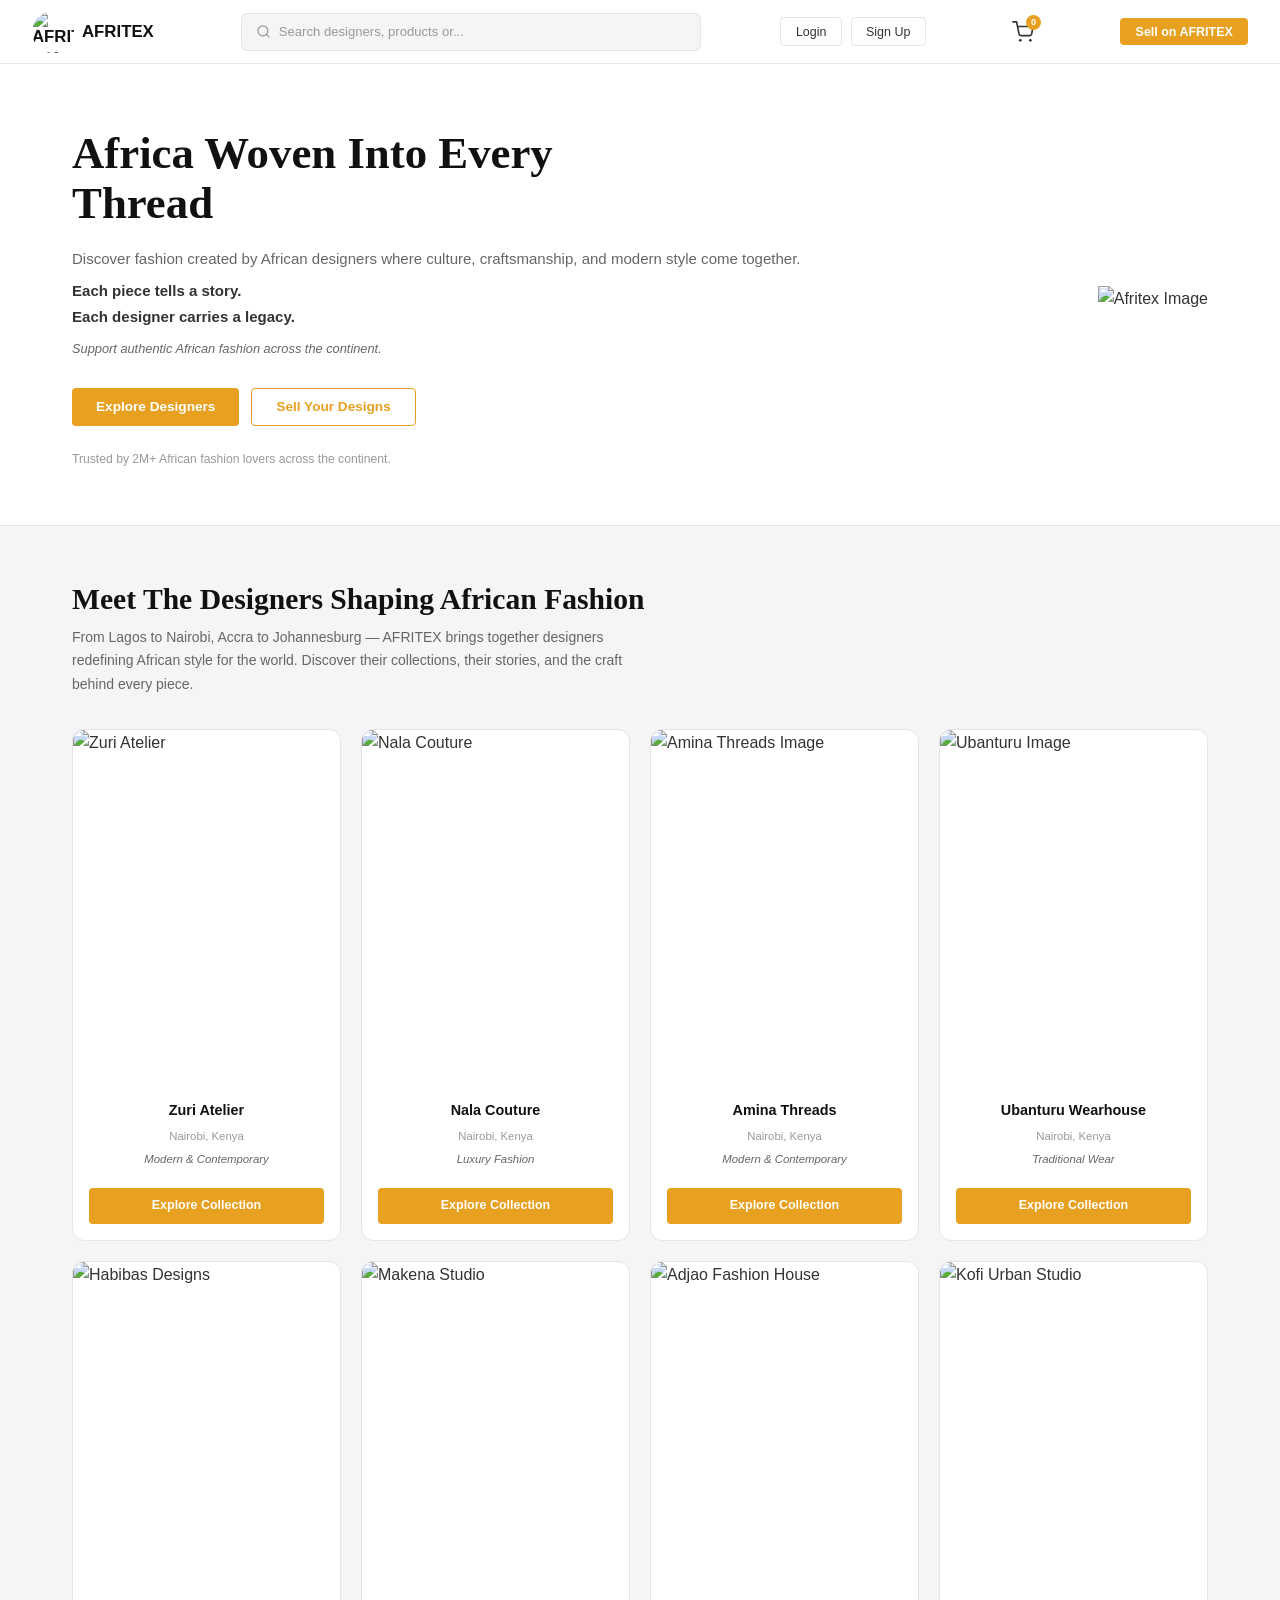
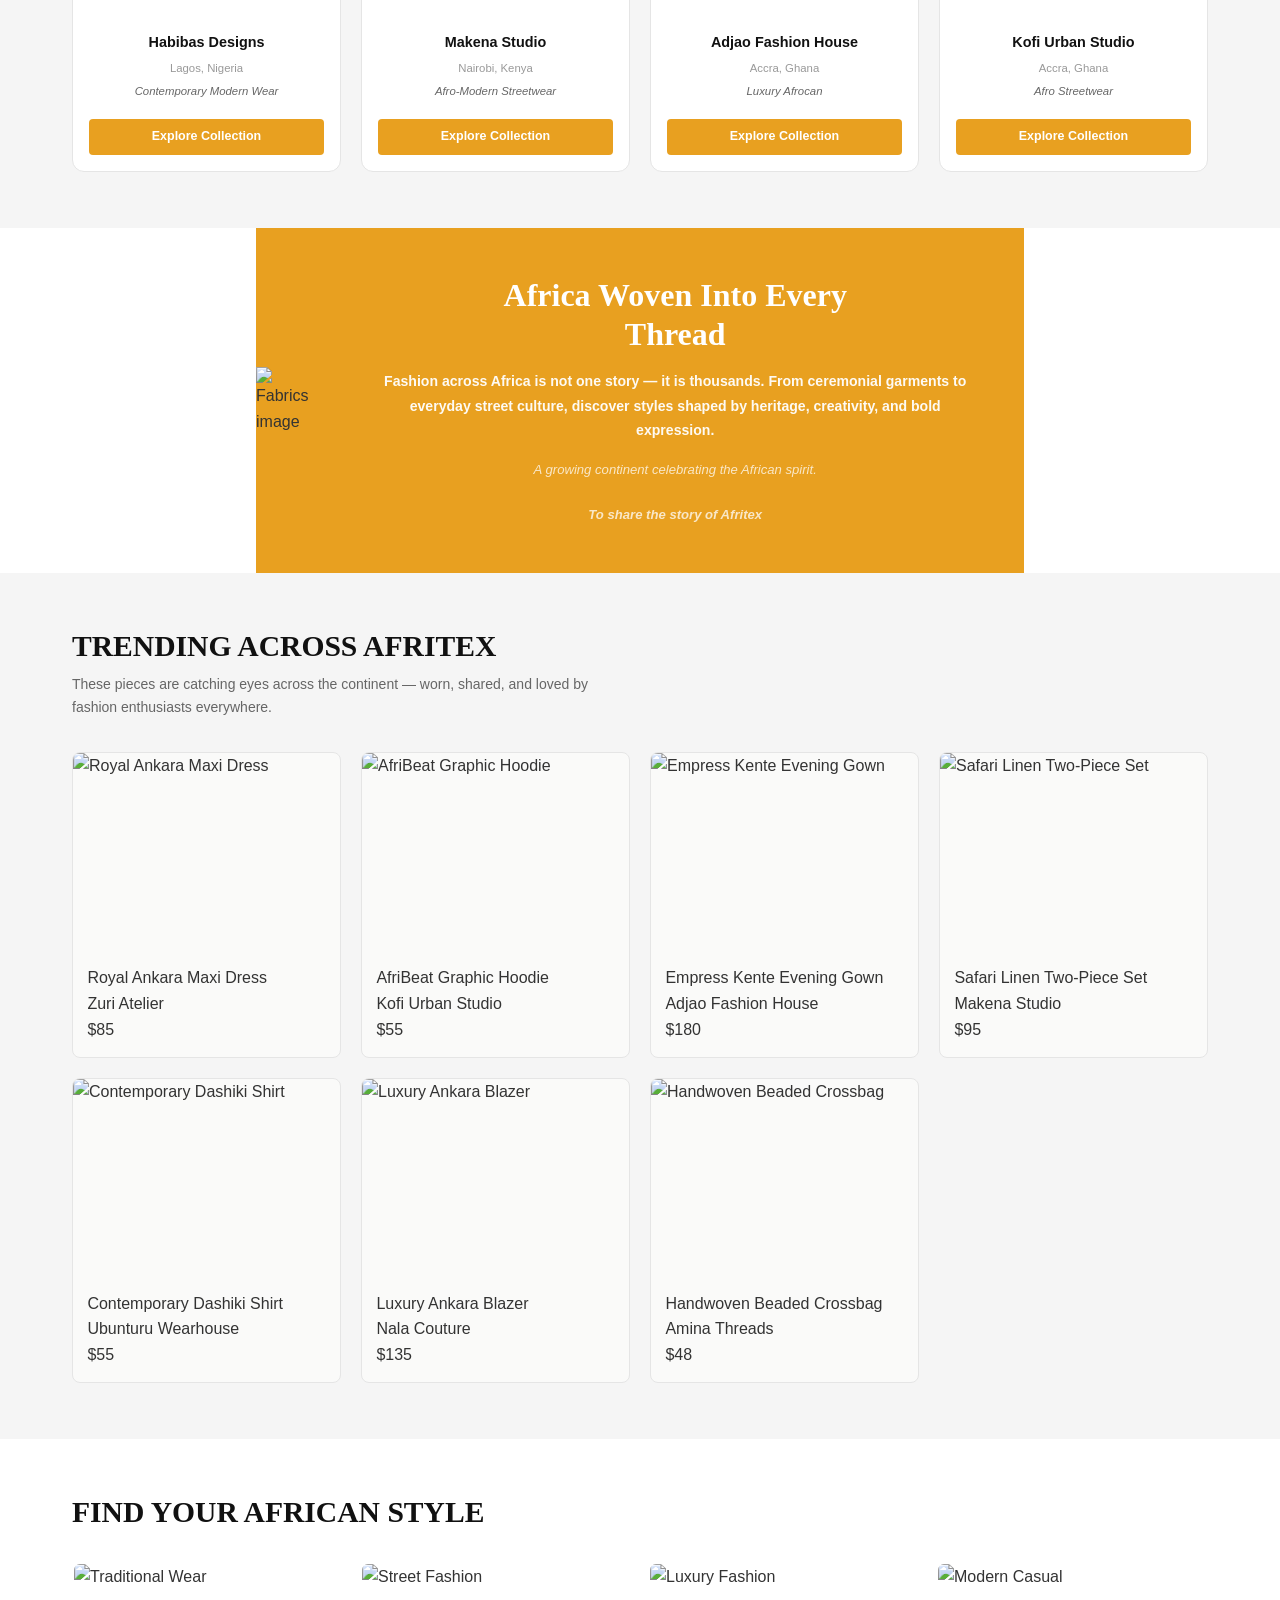
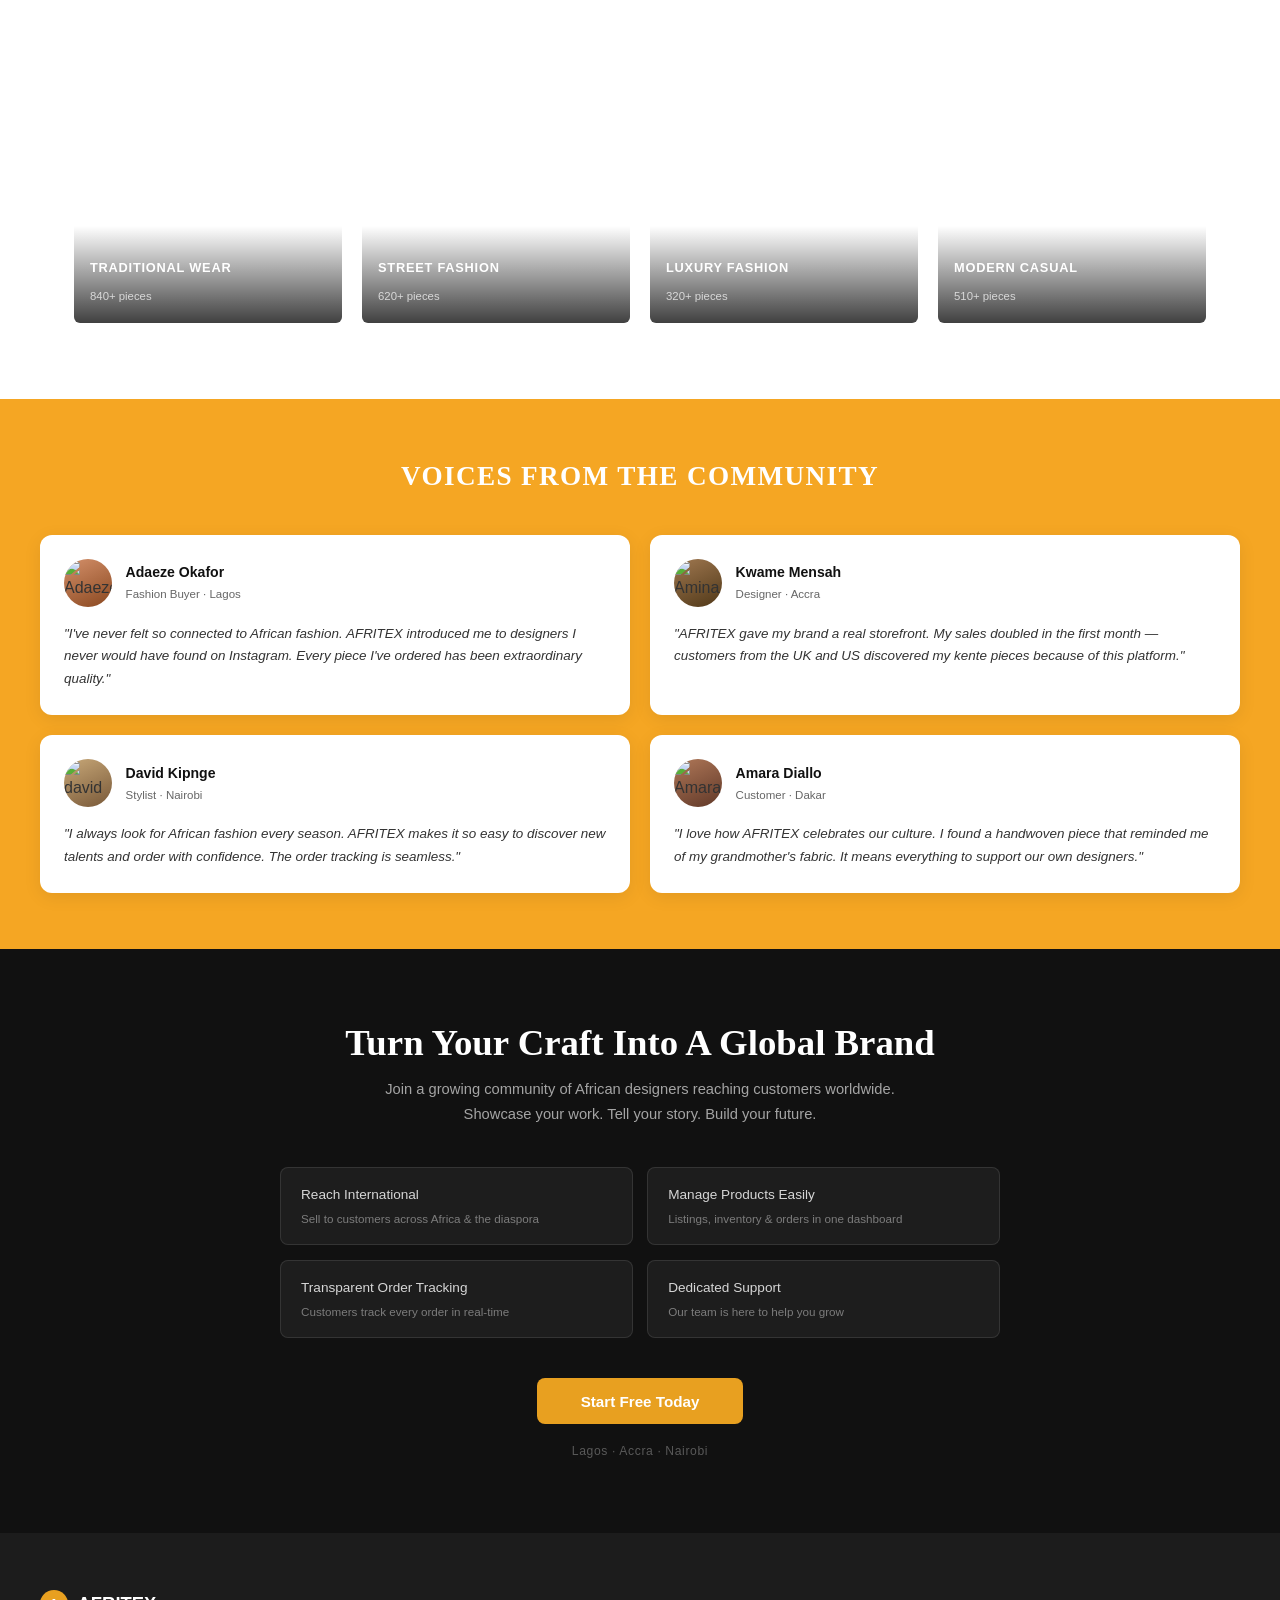
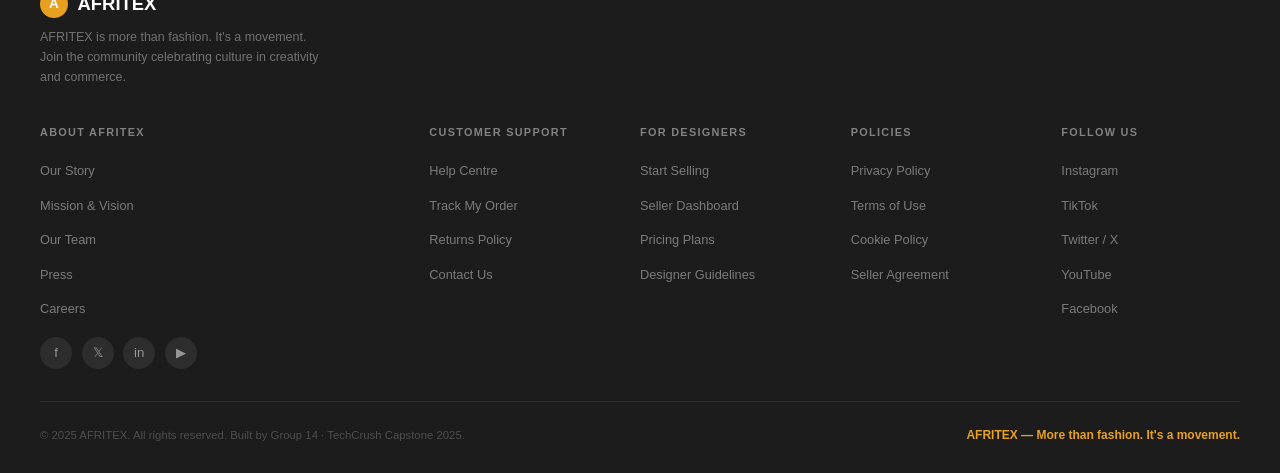
==== Afrtiex.html @ 13aa6a97 "Add files via upload built afritex landing page" ====
<!DOCTYPE html>
<html lang="en">
<head>
  <meta charset="UTF-8"/>
  <meta name="viewport" content="width=device-width, initial-scale=1.0"/>
  <title>AFRITEX — Africa Woven Into Every Thread</title>
  <link rel="stylesheet" href="afritex-styles.css"/>

  <style>
    /* ── CART FIX ── */
    .topbar-cart {
      position: relative;
      display: flex; align-items: center; justify-content: center;
      width: 36px; height: 36px; cursor: pointer;
    }
    .topbar-cart svg { width: 22px; height: 22px; }
    .cart-badge {
      position: absolute; top: 1px; right: 0px;
      width: 15px; height: 15px;
      background: #E8A020; color: #fff;
      font-size: .58rem; font-weight: 700; border-radius: 50%;
      display: flex; align-items: center; justify-content: center;
      font-family: 'Poppins', sans-serif;
    }

    /* ── HERO IMAGE ── */
    .hero-image {
      width: 210px; height: 210px; border-radius: 50%;
      overflow: hidden; flex-shrink: 0;
    }
    .hero-img-wrap {
      width: 100%; height: 100%;
      background: radial-gradient(circle at 60% 35%, #fde8c0 0%, #f5a020 35%, #b86010 65%, #6a2800 100%);
      display: flex; align-items: flex-end; justify-content: center; overflow: hidden;
    }
    .hero-img-wrap svg { width: 78%; height: 88%; }

    /* ── DESIGNER PHOTO CARDS ── */
    .designer-card-img { width: 100%; aspect-ratio: 1/1; overflow: hidden; }
    .d-photo {
      width: 100%; height: 100%;
      display: flex; align-items: flex-end; justify-content: center; overflow: hidden;
    }
    .d-photo svg { width: 70%; height: 88%; }
    .dp1 { background: linear-gradient(170deg,#e0b090 0%,#a06040 45%,#5a2810 100%); }
    .dp2 { background: linear-gradient(170deg,#c89870 0%,#886040 45%,#4a2810 100%); }
    .dp3 { background: linear-gradient(170deg,#e8d0a0 0%,#c09860 45%,#785828 100%); }
    .dp4 { background: linear-gradient(170deg,#b07850 0%,#784830 45%,#3a1808 100%); }
    .dp5 { background: linear-gradient(170deg,#c08860 0%,#885040 45%,#502018 100%); }
    .dp6 { background: linear-gradient(170deg,#d0a878 0%,#a07040 45%,#603018 100%); }
    .dp7 { background: linear-gradient(170deg,#c08870 0%,#906050 45%,#502818 100%); }
    .dp8 { background: linear-gradient(170deg,#b89070 0%,#906850 45%,#504030 100%); }

    /* ── PRODUCT PHOTOS ── */
    .product-card-img { width: 100%; aspect-ratio: 1/1; overflow: hidden; }
    .p-photo {
      width: 100%; height: 100%;
      display: flex; align-items: center; justify-content: center;
    }
    .p-photo svg { width: 58%; height: 72%; filter: drop-shadow(0 6px 14px rgba(0,0,0,.28)); }
    .pp1 { background: linear-gradient(145deg,#f5a030 0%,#c06010 50%,#7a3000 100%); }
    .pp2 { background: linear-gradient(145deg,#2a5a20 0%,#183a10 55%,#0a1808 100%); }
    .pp3 { background: linear-gradient(145deg,#4a1060 0%,#2a0838 55%,#180420 100%); }
    .pp4 { background: linear-gradient(145deg,#c0a020 0%,#806800 55%,#403400 100%); }
    .pp5 { background: linear-gradient(145deg,#183860 0%,#102040 55%,#081018 100%); }
    .pp6 { background: linear-gradient(145deg,#8a1010 0%,#501010 55%,#280808 100%); }
    .pp7 { background: linear-gradient(145deg,#285020 0%,#183810 55%,#0c2008 100%); }

    /* ── STYLE CARDS ── */
    .style-card { border-radius:8px; overflow:hidden; position:relative; aspect-ratio:3/4; cursor:pointer; }
    .s-photo {
      width:100%; height:100%;
      display:flex; align-items:flex-end; justify-content:center;
      overflow:hidden; transition: transform .35s ease;
    }
    .style-card:hover .s-photo { transform: scale(1.05); }
    .s-photo svg { width:65%; height:82%; }
    .sp1 { background: linear-gradient(165deg,#c8a060 10%,#7a4820 55%,#2a1008 100%); }
    .sp2 { background: linear-gradient(165deg,#6080c0 10%,#304080 55%,#101840 100%); }
    .sp3 { background: linear-gradient(165deg,#d4a870 10%,#8a5830 55%,#3a2010 100%); }
    .sp4 { background: linear-gradient(165deg,#b088c0 10%,#6a3880 55%,#2a1040 100%); }

    /* ── FEATURE BANNER IMG ── */
    .feat-img-box {
      width:100%; height:100%; min-height:340px;
      background: linear-gradient(155deg,#1a0a00 0%,#6a2a08 35%,#d08018 65%,#f5b030 85%,#e8c860 100%);
      display:flex; align-items:flex-end; justify-content:center; overflow:hidden;
    }
    .feat-img-box svg { width:52%; height:86%; }

    /* ── TESTIMONIAL AVATARS ── */
    .testimonial-avatar {
      width:48px; height:48px; border-radius:50%;
      overflow:hidden; flex-shrink:0;
      display:flex; align-items:flex-end; justify-content:center;
    }
    .testimonial-avatar svg { width:80%; height:85%; }
    .tav1 { background: linear-gradient(155deg,#d4906a,#8a4820); }
    .tav2 { background: linear-gradient(155deg,#a07850,#503818); }
    .tav3 { background: linear-gradient(155deg,#c8a878,#785838); }
    .tav4 { background: linear-gradient(155deg,#b07858,#603828); }
  </style>
</head>
<body>

  <!-- ═══════════════════════════════════════════
       MOBILE NAV OVERLAY
  ═══════════════════════════════════════════ -->
  <nav class="mobile-nav" id="mobileNav">
    <a href="#designers">Designers</a>
    <a href="#trending">Trending</a>
    <a href="#styles">Find Your Style</a>
    <a href="#community">Community</a>
    <a href="#">Log In / Sign Up</a>
    <button class="btn-sell">Sell on AFRITEX</button>
  </nav>

  <!-- ═══════════════════════════════════════════
       TOPBAR / NAVIGATION
  ═══════════════════════════════════════════ -->
  <header class="topbar" id="topbar">

    <a href="#" class="topbar-logo">
      <img src="Afritex Image Folder\Africa with Kenyan flag integration.png" width="80px" alt="AFRITEX Logo">
      AFRITEX  <font-size><div class="0.75"></div></font-size>

    </a>

    <div class="topbar-search">
      <svg width="15" height="15" viewBox="0 0 24 24" fill="none" stroke="#999" stroke-width="2" stroke-linecap="round">
        <circle cx="11" cy="11" r="8"/>
        <line x1="21" y1="21" x2="16.65" y2="16.65"/>
      </svg>
      <input type="text" placeholder="Search designers, products or..."/>
    </div>

    <div class="topbar-actions">
      <button class="btn-login">Login </button>
      <button class="btn-SignUp">Sign Up </button>
    </div>

      <!-- SHOPPING CART SVG -->
      <div class="topbar-cart">
        <svg viewBox="0 0 24 24" fill="none" xmlns="http://www.w3.org/2000/svg">
          <path d="M1 1h4l2.68 13.39a2 2 0 0 0 2 1.61h9.72a2 2 0 0 0 2-1.61L23 6H6"
                stroke="#333" stroke-width="1.8" stroke-linecap="round" stroke-linejoin="round"/>
          <circle cx="9" cy="21" r="1.5" fill="#333"/>
          <circle cx="20" cy="21" r="1.5" fill="#333"/>
        </svg>
        <span class="cart-badge">0</span>
      </div>

      <button class="btn-sell">Sell on AFRITEX</button>

      <button class="hamburger-btn" id="hamburgerBtn" onclick="toggleMobileNav()">
        <span></span><span></span><span></span>
      </button>
    </div>
  </header>

  <!-- ═══════════════════════════════════════════
       HERO
  ═══════════════════════════════════════════ -->
  <section class="hero">
    <div class="hero-content reveal">
      <h1 class="hero-title">Africa Woven Into Every<br/>Thread</h1>
      <p class="hero-subtitle">
        Discover fashion created by African designers where culture,
        craftsmanship, and modern style come together.
        <strong>Each piece tells a story.<br/>Each designer carries a legacy.</strong>
      </p>
      <p class="hero-tagline">Support authentic African fashion across the continent.</p>
      <div class="hero-actions">
        <button class="btn-explore">Explore Designers</button>
        <button class="btn-sell-designs">Sell Your Designs</button>
      </div>
      <p class="hero-stats">Trusted by 2M+ African fashion lovers across the continent.</p>
    </div>
<img src="Afritex Image Folder\Afritex Logo.png" alt="Afritex Image">
  </section>

  <hr class="divider"/>

  <!-- ═══════════════════════════════════════════
       DESIGNERS SECTION
  ═══════════════════════════════════════════ -->
  <section class="designers-section" id="designers">
    <div class="section-wrap">
      <div class="section-header reveal">
        <h2 class="section-title-lg">Meet The Designers Shaping African Fashion</h2>
        <p class="section-desc">From Lagos to Nairobi, Accra to Johannesburg — AFRITEX brings together designers redefining African style for the world. Discover their collections, their stories, and the craft behind every piece.</p>
      </div>
  <div class="grid-container">

  <div class="card reveal">
    <img src="Afritex Image Folder/Zuri Atelier Image.png" alt="Zuri Atelier">
    <div class="designer-card-body">
      <h3 class="designer-name">Zuri Atelier</h3>
      <div class="designer-location">Nairobi, Kenya</div>
      <div class="designer-tag">Modern & Contemporary</div>
      <a href="#" class="btn-explore-sm">Explore Collection</a>
    </div>
  </div>

  <div class="card reveal">
    <img src="Afritex Image Folder/Nala Couture Image.png" alt="Nala Couture">
    <div class="designer-card-body">
      <h3 class="designer-name">Nala Couture</h3>
      <div class="designer-location">Nairobi, Kenya</div>
      <div class="designer-tag">Luxury Fashion</div>
      <a href="#" class="btn-explore-sm">Explore Collection</a>
    </div>
  </div>
<div class="card reveal">
     <img src="Afritex Image Folder\Amina Threads.png" alt="Amina Threads Image">
    <div class="designer-card-body">
      <h3 class="designer-name">Amina Threads</h3>
      <div class="designer-location">Nairobi, Kenya</div>
      <div class="designer-tag">Modern & Contemporary</div>
      <a href="#" class="btn-explore-sm">Explore Collection</a>
    </div>
  </div>
<div class="card reveal">
  <img src="Afritex Image Folder\Ubanturu Image.png" alt="Ubanturu Image">
    <div class="designer-card-body">
      <h3 class="designer-name">Ubanturu Wearhouse</h3>
      <div class="designer-location">Nairobi, Kenya</div>
      <div class="designer-tag">Traditional Wear</div>
      <a href="#" class="btn-explore-sm">Explore Collection</a>
    </div>
  </div>
  <div class="card reveal">
  <img src="Afritex Image Folder/Habiba image.png" alt="Habibas Designs"/>
    <div class="designer-card-body">
      <h3 class="designer-name">Habibas Designs</h3>
      <div class="designer-location">Lagos, Nigeria</div>
      <div class="designer-tag">Contemporary Modern Wear</div>
      <a href="#" class="btn-explore-sm">Explore Collection</a>
    </div>
  </div>

        <div class="card reveal">
          <img src="Afritex Image Folder/Mekana Image.png" alt="Makena Studio"/>
          <div class="designer-card-body">
            <div class="designer-name">Makena Studio</div>
            <div class="designer-location">Nairobi, Kenya</div>
            <div class="designer-tag">Afro-Modern Streetwear</div>
            <a href="#" class="btn-explore-sm">Explore Collection</a>
          </div>
        </div>

        <div class="card reveal">
          <img src="Afritex Image Folder/Adjao Image.png" alt="Adjao Fashion House"/>
          <div class="designer-card-body">
            <div class="designer-name">Adjao Fashion House</div>
            <div class="designer-location">Accra, Ghana</div>
            <div class="designer-tag">Luxury Afrocan</div>
            <a href="#" class="btn-explore-sm">Explore Collection</a>
          </div>
        </div>

        <div class="card">
          <img src="Afritex Image Folder/Kofi image.png" alt="Kofi Urban Studio"/>
          <div class="designer-card-body">
            <div class="designer-name">Kofi Urban Studio</div>
            <div class="designer-location">Accra, Ghana</div>
            <div class="designer-tag">Afro Streetwear</div>
            <a href="#" class="btn-explore-sm">Explore Collection</a>
          </div>
        </div>
    </div>
  </section>

  <!-- ═══════════════════════════════════════════
       FEATURE BANNER
  ═══════════════════════════════════════════ -->

  <section class="feature-banner">
    
      <img src="Afritex Image Folder\Fabrics image.png" alt="Fabrics image">
      </div>
      <div class="feature-banner-content reveal">
        <h2 class="feature-banner-title">Africa Woven Into Every<br/>Thread</h2>
        <p class="feature-banner-desc">Fashion across Africa is not one story — it is thousands. From ceremonial garments to everyday street culture, discover styles shaped by heritage, creativity, and bold expression.</p>
        <p class="feature-banner-sub">A growing continent celebrating the African spirit.</p>
        <a href="#" class="btn-banner">To share the story of Afritex</a>
      </div>
    </div>
  </section>


  <!-- ═══════════════════════════════════════════
       TRENDING
  ═══════════════════════════════════════════ -->
  <section class="trending-section" id="trending">
    <div class="section-wrap">

      <div class="section-header reveal">
        <h2 class="section-title-lg">TRENDING ACROSS AFRITEX</h2>
        <p class="section-desc">These pieces are catching eyes across the continent — worn, shared, and loved by fashion enthusiasts everywhere.</p>
      </div>

      <div class="trending-grid-wrap">

        <div class="product-card reveal">
          <img src="Afritex Image Folder/royal ankara.png" alt="Royal Ankara Maxi Dress"/>
          <div class="product-card-body">
            <div class="product-name">Royal Ankara Maxi Dress</div>
            <div class="product-designer">Zuri Atelier</div>
            <div class="product-price">$85</div>
          </div>
        </div>

        <div class="product-card reveal">
          <img src="Afritex Image Folder/afrostreet.png" alt="AfriBeat Graphic Hoodie"/>
          <div class="product-card-body">
            <div class="product-name">AfriBeat Graphic Hoodie</div>
            <div class="product-designer">Kofi Urban Studio</div>
            <div class="product-price">$55</div>
          </div>
        </div>

        <div class="product-card reveal">
          <img src="Afritex Image Folder/empress kente.png" alt="Empress Kente Evening Gown"/>
          <div class="product-card-body">
            <div class="product-name">Empress Kente Evening Gown</div>
            <div class="product-designer">Adjao Fashion House</div>
            <div class="product-price">$180</div>
          </div>
        </div>

        <div class="product-card reveal">
          <img src="Afritex Image Folder/safari linen.png" alt="Safari Linen Two-Piece Set"/>
          <div class="product-card-body">
            <div class="product-name">Safari Linen Two-Piece Set</div>
            <div class="product-designer">Makena Studio</div>
            <div class="product-price">$95</div>
          </div>
        </div>

        <div class="product-card reveal">
          <img src="Afritex Image Folder/dansiki shirt.png" alt="Contemporary Dashiki Shirt"/>
          <div class="product-card-body">
            <div class="product-name">Contemporary Dashiki Shirt</div>
            <div class="product-designer">Ubunturu Wearhouse</div>
            <div class="product-price">$55</div>
          </div>
        </div>

        <div class="product-card reveal">
          <img src="Afritex Image Folder/ankara blazer.png" alt="Luxury Ankara Blazer"/>
          <div class="product-card-body">
            <div class="product-name">Luxury Ankara Blazer</div>
            <div class="product-designer">Nala Couture</div>
            <div class="product-price">$135</div>
          </div>
        </div>

        <div class="product-card reveal">
          <img src="Afritex Image Folder/handwoven crossbag.png" alt="Handwoven Beaded Crossbag"/>
          <div class="product-card-body">
            <div class="product-name">Handwoven Beaded Crossbag</div>
            <div class="product-designer">Amina Threads</div>
            <div class="product-price">$48</div>
          </div>
        </div>

      </div>
    </div>
  </section>

 <!-- ═══════════════════════════════════════════
       FIND YOUR STYLE
  ═══════════════════════════════════════════ -->
  <section class="style-section" id="styles">
    <div class="section-wrap">

      <div class="section-header reveal">
        <h2 class="section-title-lg">FIND YOUR AFRICAN STYLE</h2>
      </div>

      <div class="style-grid">

        <div class="style-card reveal">
          <img src="Afritex Image Folder/traditional wear.png" alt="Traditional Wear"/>
          <div class="style-card-overlay">
            <span class="style-card-label">Traditional Wear</span>
            <span class="style-card-count">840+ pieces</span>
          </div>
        </div>

        <div class="style-card reveal">
          <img src="Afritex Image Folder/street fashion.png" alt="Street Fashion"/>
          <div class="style-card-overlay">
            <span class="style-card-label">Street Fashion</span>
            <span class="style-card-count">620+ pieces</span>
          </div>
        </div>

        <div class="style-card reveal">
          <img src="Afritex Image Folder/luxury fashion.png" alt="Luxury Fashion"/>
          <div class="style-card-overlay">
            <span class="style-card-label">Luxury Fashion</span>
            <span class="style-card-count">320+ pieces</span>
          </div>
        </div>

        <div class="style-card reveal">
          <img src="Afritex Image Folder/modern casual.png" alt="Modern Casual"/>
          <div class="style-card-overlay">
            <span class="style-card-label">Modern Casual</span>
            <span class="style-card-count">510+ pieces</span>
          </div>
        </div>

      </div>
    </div>
  </section>

<section class="section-break" id="section-break">
  <div class="stripe-break">
  <div class="stripe-gold"></div>
  <div class="stripe-white"></div>
  <div class="stripe-black"></div>
</div>
  </div>
</section>


  <!-- ═══════════════════════════════════════════
       COMMUNITY TESTIMONIALS
  ═══════════════════════════════════════════ -->
  <section class="community-section" id="community">
    <div class="community-inner">
      <h2 class="community-title reveal">VOICES FROM THE COMMUNITY</h2>
      <div class="testimonials-grid">

        <div class="testimonial-card reveal">
          <div class="testimonial-header">
            <div class="testimonial-avatar tav1">
           <img src="Afritex Image Folder\Adaeze Okafor Image.png" alt="Adaeze Okafor Image">
            </div>
            <div>
              <div class="testimonial-name">Adaeze Okafor</div>
              <div class="testimonial-role">Fashion Buyer · Lagos</div>
            </div>
          </div>
          <p class="testimonial-text">"I've never felt so connected to African fashion. AFRITEX introduced me to designers I never would have found on Instagram. Every piece I've ordered has been extraordinary quality."</p>
        </div>

        <div class="testimonial-card reveal">
          <div class="testimonial-header">
            <div class="testimonial-avatar tav2">
       <img src="Afritex Image Folder\Amina Threads Image.png" alt="Amina Threads Image">
            </div>
            <div>
              <div class="testimonial-name">Kwame Mensah</div>
              <div class="testimonial-role">Designer · Accra</div>
            </div>
          </div>
          <p class="testimonial-text">"AFRITEX gave my brand a real storefront. My sales doubled in the first month — customers from the UK and US discovered my kente pieces because of this platform."</p>
        </div>

        <div class="testimonial-card reveal">
          <div class="testimonial-header">
            <div class="testimonial-avatar tav3">
        <img src="Afritex Image Folder\david Njo Image.png" alt="david Njo Image">
            </div>
            <div>
              <div class="testimonial-name">David Kipnge</div>
              <div class="testimonial-role">Stylist · Nairobi</div>
            </div>
          </div>
          <p class="testimonial-text">"I always look for African fashion every season. AFRITEX makes it so easy to discover new talents and order with confidence. The order tracking is seamless."</p>
        </div>

        <div class="testimonial-card reveal">
          <div class="testimonial-header">
            <div class="testimonial-avatar tav4">
        <img src="Afritex Image Folder\Amino Diallo.png" alt="Amara Diallo Image">
            </div>
            <div>
              <div class="testimonial-name">Amara Diallo</div>
              <div class="testimonial-role">Customer · Dakar</div>
            </div>
          </div>
          <p class="testimonial-text">"I love how AFRITEX celebrates our culture. I found a handwoven piece that reminded me of my grandmother's fabric. It means everything to support our own designers."</p>
        </div>

      </div>
    </div>
  </section>

  <!-- ═══════════════════════════════════════════
       CTA
  ═══════════════════════════════════════════ -->
  <section class="cta-section">
    <div class="cta-inner">
      <h2 class="cta-title reveal">Turn Your Craft Into A Global Brand</h2>
      <p class="cta-subtitle reveal">Join a growing community of African designers reaching customers worldwide.<br/>Showcase your work. Tell your story. Build your future.</p>
      <div class="cta-features reveal">
        <div class="cta-feature-item">Reach International<span>Sell to customers across Africa &amp; the diaspora</span></div>
        <div class="cta-feature-item">Manage Products Easily<span>Listings, inventory &amp; orders in one dashboard</span></div>
        <div class="cta-feature-item">Transparent Order Tracking<span>Customers track every order in real-time</span></div>
        <div class="cta-feature-item">Dedicated Support<span>Our team is here to help you grow</span></div>
      </div>
      <button class="btn-cta-gold reveal">Start Free Today</button>
      <p class="cta-tagline reveal">Lagos · Accra · Nairobi</p>
    </div>
  </section>

  <!-- ═══════════════════════════════════════════
       FOOTER
  ═══════════════════════════════════════════ -->
  <footer>
    <div class="footer-inner">
      <div class="footer-brand-row">
        <div style="background:#E8A020;width:28px;height:28px;border-radius:50%;display:flex;align-items:center;justify-content:center;color:#fff;font-weight:700;font-size:.85rem;font-family:'Poppins',sans-serif;">A</div>
        <span class="footer-logo-text">AFRITEX</span>
      </div>
      <p class="footer-tagline">AFRITEX is more than fashion. It's a movement.<br/>Join the community celebrating culture in creativity and commerce.</p>
      <div class="footer-grid">
        <div class="footer-col">
          <h4>About AFRITEX</h4>
          <ul>
            <li><a href="#">Our Story</a></li>
            <li><a href="#">Mission &amp; Vision</a></li>
            <li><a href="#">Our Team</a></li>
            <li><a href="#">Press</a></li>
            <li><a href="#">Careers</a></li>
          </ul>
          <div class="footer-social">
            <div class="social-icon">f</div>
            <div class="social-icon">𝕏</div>
            <div class="social-icon">in</div>
            <div class="social-icon">▶</div>
          </div>
        </div>
        <div class="footer-col">
          <h4>Customer Support</h4>
          <ul>
            <li><a href="#">Help Centre</a></li>
            <li><a href="#">Track My Order</a></li>
            <li><a href="#">Returns Policy</a></li>
            <li><a href="#">Contact Us</a></li>
          </ul>
        </div>
        <div class="footer-col">
          <h4>For Designers</h4>
          <ul>
            <li><a href="#">Start Selling</a></li>
            <li><a href="#">Seller Dashboard</a></li>
            <li><a href="#">Pricing Plans</a></li>
            <li><a href="#">Designer Guidelines</a></li>
          </ul>
        </div>
        <div class="footer-col">
          <h4>Policies</h4>
          <ul>
            <li><a href="#">Privacy Policy</a></li>
            <li><a href="#">Terms of Use</a></li>
            <li><a href="#">Cookie Policy</a></li>
            <li><a href="#">Seller Agreement</a></li>
          </ul>
        </div>
        <div class="footer-col">
          <h4>Follow Us</h4>
          <ul>
            <li><a href="#">Instagram</a></li>
            <li><a href="#">TikTok</a></li>
            <li><a href="#">Twitter / X</a></li>
            <li><a href="#">YouTube</a></li>
            <li><a href="#">Facebook</a></li>
          </ul>
        </div>
      </div>
      <div class="footer-bottom">
        <span class="footer-bottom-text">© 2025 AFRITEX. All rights reserved. Built by Group 14 · TechCrush Capstone 2025.</span>
        <span class="footer-bottom-movement">AFRITEX — More than fashion. It's a movement.</span>
      </div>
    </div>
  </footer>

  <section>
    <script src="afritex.js"></script>

  
</body>
</html>
---- afritex-styles.css ----
:root {
  --gold:        #E8A020;
  --gold-dark:   #C88010;
  --gold-light:  #F5A623;
  --black:       #111111;
  --dark-footer: #1C1C1C;
  --white:       #FFFFFF;
  --off-white:   #FAFAFA;
  --light-gray:  #F4F4F4;
  --text-body:   #333333;
  --text-muted:  #666666;
  --text-light:  #999999;
  --border:      #E5E5E5;
  --radius-sm:   4px;
  --radius-md:   8px;
  --radius-lg:   12px;
  --shadow-sm:   0 2px 8px rgba(0,0,0,.06);
  --shadow-md:   0 6px 20px rgba(0,0,0,.09);
  --shadow-lg:   0 12px 36px rgba(0,0,0,.12);
  --font-head:   'Playfair Display', serif;
  --font-body:   'DM Sans', sans-serif;
  --font-ui:     'Poppins', sans-serif;
}

/* ─────────────────────────────────────
BASE
───────────────────────────────────── */
*, *::before, *::after {
  box-sizing: border-box;
  margin: 0;
  padding: 0;
}
html { scroll-behavior: smooth; font-size: 16px; }
body {
  font-family: var(--font-body);
  background: var(--white);
  color: var(--text-body);
  overflow-x: hidden;
  line-height: 1.6;
}
img  { max-width: 100%; display: block; }
a    { text-decoration: none; color: inherit; }
ul   { list-style: none; }
button { cursor: pointer; font-family: var(--font-ui); border: none; outline: none; background: none; }

/* ─────────────────────────────────────
   SCROLL REVEAL
───────────────────────────────────── */
.reveal {
  opacity: 0;
  transform: translateY(24px);
  transition: opacity .6s ease, transform .6s ease;
}
.reveal.visible {
  opacity: 1;
  transform: translateY(0);
}

/* ─────────────────────────────────────
   MOBILE NAV OVERLAY
───────────────────────────────────── */
.mobile-nav {
  display: none;
  position: fixed;
  top: 64px; left: 0; right: 0; bottom: 0;
  background: var(--white);
  z-index: 190;
  flex-direction: column;
  padding: 2rem 1.5rem;
  overflow-y: auto;
}
.mobile-nav.open { display: flex; }
.mobile-nav a {
  font-family: var(--font-ui);
  font-size: 1rem;
  font-weight: 500;
  color: var(--text-body);
  padding: 1rem 0;
  border-bottom: 1px solid var(--border);
  transition: color .2s;
}
.mobile-nav a:hover { color: var(--gold); }
.mobile-nav .btn-sell {
  margin-top: 1.5rem;
  width: 100%;
  padding: .75rem;
  font-size: .9rem;
}

/* ─────────────────────────────────────
   TOPBAR
───────────────────────────────────── */
.topbar {
  background: var(--white);
  border-bottom: 1px solid var(--border);
  position: sticky;
  top: 0; z-index: 200;
  height: 64px;
  padding: 0 2rem;
  display: flex;
  align-items: center;
  justify-content: space-between;
  gap: 1rem;
  transition: box-shadow .3s;
}

/* Logo */
.topbar-logo {
  display: flex;
  align-items: center;
  gap: .5rem;
  flex-shrink: 0;
  text-decoration: none;
  color: var(--black);
  font-family: var(--font-ui);
  font-weight: 700;
  font-size: 1.05rem;
  line-height: 1.15;
}
.topbar-logo img {
  width: 42px; height: 42px;
  object-fit: contain;
  border-radius: 50%;
}

/* Search */
.topbar-search {
  flex: 1;
  max-width: 460px;
  display: flex;
  align-items: center;
  gap: .5rem;
  background: #F5F5F5;
  border: 1px solid var(--border);
  border-radius: 6px;
  padding: 0 .85rem;
  height: 38px;
  transition: border-color .2s;
}
.topbar-search:focus-within { border-color: var(--gold); }
.topbar-search input {
  flex: 1;
  border: none;
  background: transparent;
  font-family: var(--font-body);
  font-size: .82rem;
  color: var(--text-body);
  outline: none;
}
.topbar-search input::placeholder { color: var(--text-light); }

/* Actions */
.topbar-actions {
  display: flex;
  align-items: center;
  gap: .55rem;
  flex-shrink: 0;
}

.btn-login,
.btn-SignUp {
  font-family: var(--font-ui);
  font-size: .78rem;
  font-weight: 500;
  color: var(--text-body);
  padding: .38rem .9rem;
  border: 1px solid var(--border);
  border-radius: var(--radius-sm);
  background: var(--white);
  transition: border-color .2s, color .2s;
  cursor: pointer;
}
.btn-login:hover, .btn-SignUp:hover { border-color: var(--gold); color: var(--gold); }

/* Cart */
.topbar-cart {
  position: relative;
  display: flex; align-items: center; justify-content: center;
  width: 36px; height: 36px; cursor: pointer;
}
.topbar-cart svg { width: 22px; height: 22px; }
.cart-badge {
  position: absolute; top: 1px; right: 0;
  width: 15px; height: 15px;
  background: var(--gold); color: #fff;
  font-family: var(--font-ui);
  font-size: .55rem; font-weight: 700;
  border-radius: 50%;
  display: flex; align-items: center; justify-content: center;
}

/* Sell btn */
.btn-sell {
  font-family: var(--font-ui);
  font-size: .78rem; font-weight: 600;
  color: var(--white);
  background: var(--gold);
  padding: .42rem .95rem;
  border-radius: var(--radius-sm);
  border: none; cursor: pointer;
  white-space: nowrap;
  transition: background .2s;
}
.btn-sell:hover { background: var(--gold-dark); }

/* Hamburger */
.hamburger-btn {
  display: none;
  flex-direction: column; gap: 5px;
  background: none; border: none; cursor: pointer; padding: .3rem;
}
.hamburger-btn span {
  display: block;
  width: 22px; height: 2px;
  background: var(--black); border-radius: 2px;
}

/* ─────────────────────────────────────
   HERO
───────────────────────────────────── */
.hero {
  max-width: 1200px;
  margin: 0 auto;
  padding: 4rem 2rem 3.5rem;
  display: grid;
  grid-template-columns: 1fr auto;
  align-items: center;
  gap: 3rem;
}
.hero-title {
  font-family: var(--font-head);
  font-size: 2.8rem; font-weight: 800;
  color: var(--black); line-height: 1.12;
  margin-bottom: 1.1rem;
}
.hero-subtitle {
  font-size: .94rem; color: var(--text-muted);
  line-height: 1.75; margin-bottom: .5rem;
}
.hero-subtitle strong {
  display: block; color: var(--text-body);
  font-weight: 600; margin-top: .35rem;
}
.hero-tagline {
  font-size: .8rem; color: var(--text-muted);
  font-style: italic; margin-bottom: 1.8rem;
}
.hero-actions { display: flex; gap: .75rem; flex-wrap: wrap; margin-bottom: 1.5rem; }
.btn-explore {
  font-family: var(--font-ui);
  font-size: .85rem; font-weight: 600;
  color: var(--white); background: var(--gold);
  padding: .65rem 1.5rem; border-radius: var(--radius-sm);
  border: none; cursor: pointer; transition: background .2s, transform .2s;
}
.btn-explore:hover { background: var(--gold-dark); transform: translateY(-1px); }
.btn-sell-designs {
  font-family: var(--font-ui);
  font-size: .85rem; font-weight: 600;
  color: var(--gold); background: transparent;
  border: 1.5px solid var(--gold);
  padding: .65rem 1.5rem; border-radius: var(--radius-sm);
  cursor: pointer; transition: all .2s;
}
.btn-sell-designs:hover { background: var(--gold); color: var(--white); }
.hero-stats { font-size: .76rem; color: var(--text-light); }

/* Hero circular image */
.hero-image-wrap img {
  width: 100%;
  height: 100%;
  object-fit: contain;        
  object-position: center;
  background: #f5a020;        
}

/* ─────────────────────────────────────
   DIVIDER
───────────────────────────────────── */
.divider { border: none; border-top: 1px solid var(--border); margin: 0; }

/* ─────────────────────────────────────
   SHARED SECTION
───────────────────────────────────── */
.section-wrap { max-width: 1200px; margin: 0 auto; padding: 3.5rem 2rem; }
.section-header { margin-bottom: 2rem; }
.section-title-lg {
  font-family: var(--font-head);
  font-size: 1.85rem; font-weight: 700;
  color: var(--black); line-height: 1.2; margin-bottom: .5rem;
}
.section-desc {
  font-family: var(--font-body);
  font-size: .875rem; color: var(--text-muted);
  line-height: 1.7; max-width: 560px;
}

/* ─────────────────────────────────────
   DESIGNERS SECTION
───────────────────────────────────── */
.designers-section { background: var(--white); }

.designers-section{
  background-color: #f5f5f5;
}
.grid-container{
  display: grid;
  grid-template-columns: repeat(4, 1fr);
  gap: 1.25rem;
}

.grid-container + .grid-container {
  margin-top: 1.25rem;            
}

/* ── CARD — same for both rows ── */
.card {
  background: #fff;
  border: 1px solid #E5E5E5;
  border-radius: 12px;
  overflow: hidden;
  width: 100%;                    
  transition: box-shadow .25s, transform .25s;
}
.card {
  background: #fff;
  border: 1px solid #E5E5E5;
  border-radius: 12px;
  overflow: hidden;
  width: 100%;                    
  transition: box-shadow .25s, transform .25s;
}
.card:hover {
  box-shadow: 0 12px 36px rgba(0,0,0,.12);
  transform: translateY(-4px);
}

/* ── CARD IMAGE — portrait ratio ── */
.card > img {
  width: 100%;
  aspect-ratio: 3 / 4;
  object-fit: cover;
  object-position: center top;
  display: block;
  transition: transform .35s ease;
}
.card:hover > img { transform: scale(1.05); }

/* ── CARD BODY ── */
.card .designer-card-body {
  padding: .85rem 1rem 1rem;
  display: flex;
  flex-direction: column;
  align-items: center;
  text-align: center;
  gap: .3rem;
}

.designer-name {
  font-family: 'Poppins', sans-serif;
  font-size: .9rem;
  font-weight: 700;
  color: #111;
}

.designer-location {
  font-family: 'DM Sans', sans-serif;
  font-size: .71rem;
  color: #999;
}

.designer-tag {
  font-family: 'DM Sans', sans-serif;
  font-size: .71rem;
  color: #666;
  font-style: italic;
  margin-bottom: .5rem;
}

.btn-explore-sm {
  display: block;
  width: 100%;
  text-align: center;
  font-family: 'Poppins', sans-serif;
  font-size: .78rem;
  font-weight: 600;
  color: #fff;
  background: #E8A020;
  padding: .5rem .75rem;
  border-radius: 4px;
  border: none;
  cursor: pointer;
  text-decoration: none;
  transition: background .2s;
  margin-top: .4rem;
}
.btn-explore-sm:hover { background: #C88010; }

/* ── RESPONSIVE ── */
@media (max-width: 1024px) {
  .grid-container {
    grid-template-columns: repeat(2, 1fr);
  }
}
@media (max-width: 480px) {
  .grid-container {
    grid-template-columns: repeat(2, 1fr);
    gap: .75rem;
  }
}

/* ── FEATURE BANNER ── */
.feature-banner {
  background: #E8A020;
  overflow: hidden;  
  width: 60%; 
  margin: 0 auto;
   display: flex;
  align-items: center;   
  justify-content: space-between;
  gap: 20px;
  
}

.feature-banner-inner {
  max-width: 1200px;
  margin: 0 auto;
  display: grid;
  grid-template-columns: 1fr 1.4fr;   
  min-height: 400px;
  align-items: center;
}
.feature-banner-img {
  width: 400%;
  height: 100%;
  object-fit: cover;
  object-position: center;
  display: block;
  border-radius: 12px;  
  justify-items: center; 
  margin-left: 40px;
  margin-top: 40px;   
  margin-bottom: 40px  
}
/* ── RIGHT TEXT CONTENT ── */
.feature-banner-content {
  padding: 3rem 3rem 3rem 2.5rem;
  display: flex;
  flex-direction: column;
  justify-content: left;
  color: #fff;
  display: flex;
flex-direction: column;
align-items: center;    
text-align: center;     
}

.feature-banner-title {
  font-family: 'Playfair Display', serif;
  font-size: 2rem;
  font-weight: 800;
  color: #fff;
  line-height: 1.2;
  margin-bottom: 1rem;
}

.feature-banner-desc {
  font-family: 'DM Sans', sans-serif;
  font-size: 0.88rem;
  line-height: 1.75;
  color: rgba(255,255,255,.95);
  font-weight: 600;
  margin-bottom: 1rem;
}

.feature-banner-sub {
  font-family: 'DM Sans', sans-serif;
  font-size: 0.82rem;
  color: rgba(255,255,255,.75);
  font-style: italic;
  margin-bottom: 1.5rem;
}

.btn-banner {
  font-family: 'Poppins', sans-serif;
  font-size: 0.82rem;
  font-weight: 600;
  color: rgba(255,255,255,.75);
  font-style: italic;
  background: transparent;
  border: none;
  padding: 0;
  cursor: pointer;
  width: fit-content;
  text-decoration: none;
  transition: color .2s;
}
.btn-banner:hover {
  color: #fff;
}

/* ── RESPONSIVE ── */
@media (max-width: 1024px) {
  .feature-banner-inner {
    grid-template-columns: 1fr 1fr;
  }
}

@media (max-width: 768px) {
  .feature-banner-inner {
    grid-template-columns: 1fr;
    min-height: unset;
  }
  .feature-banner-img {
    min-height: 260px;
    padding: 1.25rem 1.25rem 0 1.25rem;
  }
  .feature-banner-img img {
    height: 260px;
    width: 100%;
  }
  .feature-banner-content {
    padding: 1.75rem 1.25rem 2rem;
  }
  .feature-banner-title {
    font-size: 1.5rem;
  }
}

/* ── TRENDING — HORIZONTAL LANDSCAPE IMAGES ── */

.trending-section{
  background-color: #f5f5f5;
}
.trending-grid-wrap {
  display: grid;
  grid-template-columns: repeat(4, 1fr);  
  gap: 1.25rem;
}

.product-card {
  background: #fafaf9;
  border-radius: 8px;
  overflow: hidden;
  border: 1px solid #E5E5E5;
  transition: box-shadow .25s, transform .25s;
}
.product-card:hover {
  box-shadow: 0 6px 20px rgba(0,0,0,.09);
  transform: translateY(-3px);
}
.product-card > img {
  width: 100%;
  aspect-ratio: 4 / 3;          
  object-fit: cover;
  object-position: center;
  display: block;
  transition: transform .3s ease;
}
.product-card:hover > img {
  transform: scale(1.06);
}

.product-card-body {
  padding: .75rem .9rem .9rem;
}

/* ── RESPONSIVE ── */
@media (max-width: 1024px) {
  .trending-grid-wrap {
    grid-template-columns: repeat(2, 1fr);
  }
}
@media (max-width: 768px) {
  .trending-grid-wrap {
    grid-template-columns: repeat(2, 1fr);
    gap: .75rem;
  }
}
@media (max-width: 480px) {
  .trending-grid-wrap {
    grid-template-columns: repeat(2, 1fr);
    gap: .6rem;
  }
}
/* ─────────────────────────────────────
   FIND YOUR STYLE
───────────────────────────────────── */
.style-section { background: var(--white); }
.style-grid {
  display: grid;
  grid-template-columns: repeat(4, 1fr);
  gap: 1rem;
}

/* ✅ Tall portrait style card */
.style-card {
  border-radius: var(--radius-md);
  overflow: hidden; position: relative;
  aspect-ratio: 3 / 4; cursor: pointer;
  border: 2px solid transparent;
  transition: border-color .25s, transform .25s;
}
.style-card:hover { border-color: var(--gold); transform: translateY(-3px); }
.style-card img {
  width: 100%; height: 100%;
  object-fit: cover; object-position: center;
  display: block; transition: transform .35s ease;
}
.style-card:hover img { transform: scale(1.05); }

.style-card-overlay {
  position: absolute; bottom: 0; left: 0; right: 0;
  padding: 2rem 1rem 1rem;
  background: linear-gradient(to top, rgba(0,0,0,.75) 0%, transparent 100%);
}
.style-card-label {
  display: block; font-family: var(--font-ui);
  font-size: .8rem; font-weight: 700; color: var(--white);
  text-transform: uppercase; letter-spacing: .06em; margin-bottom: .2rem;
}
.style-card-count { font-size: .71rem; color: rgba(255,255,255,.72); }
/* ── RESPONSIVE ── */
@media (max-width: 1024px) {
  .style-grid { grid-template-columns: repeat(2, 1fr); }
} 



/* ─────────────────────────────────────
   COMMUNITY / TESTIMONIALS
───────────────────────────────────── */
.community-section { background: var(--gold-light); padding: 3.5rem 2rem; }
.community-inner { max-width: 1200px; margin: 0 auto; }
.community-title {
  font-family: var(--font-head);
  font-size: 1.7rem; font-weight: 700;
  color: var(--white); text-align: center;
  text-transform: uppercase; letter-spacing: .05em;
  margin-bottom: 2.25rem;
}
.testimonials-grid {
  display: grid; grid-template-columns: repeat(2, 1fr); gap: 1.25rem;
}
.testimonial-card {
  background: var(--white); border-radius: var(--radius-lg);
  padding: 1.5rem; box-shadow: 0 4px 18px rgba(0,0,0,.08);
  transition: transform .25s;
}
.testimonial-card:hover { transform: translateY(-3px); }
.testimonial-header {
  display: flex; align-items: center; gap: .85rem; margin-bottom: 1rem;
}

/* ✅ Circular avatar */
.testimonial-avatar {
  width: 48px; height: 48px;
  border-radius: 50%; overflow: hidden;
  flex-shrink: 0; background: #e0d0c0;
}
.testimonial-avatar img {
  width: 100%; height: 100%;
  object-fit: cover; object-position: center top; display: block;
}

.testimonial-name {
  font-family: var(--font-ui); font-size: .88rem; font-weight: 600; color: var(--black); margin-bottom: .1rem;
}
.testimonial-role { font-size: .72rem; color: var(--text-muted); }
.testimonial-text {
  font-size: .84rem; color: var(--text-body); line-height: 1.7; font-style: italic;
}

/* ── STRIPE BREAK ── */
.stripe-break {
  width: 100%;
}

.stripe-white {
  background: #ffffff;
  height: 18px;
}
/* ─────────────────────────────────────
   CTA
───────────────────────────────────── */
.cta-section { background: var(--black); padding: 4.5rem 2rem; text-align: center; }
.cta-inner { max-width: 720px; margin: 0 auto; }
.cta-title {
  font-family: var(--font-head);
  font-size: 2.3rem; font-weight: 800;
  color: var(--white); line-height: 1.2; margin-bottom: .75rem;
}
.cta-subtitle { font-size: .92rem; color: rgba(255,255,255,.62); line-height: 1.7; margin-bottom: 2.5rem; }
.cta-features {
  display: grid; grid-template-columns: repeat(2, 1fr);
  gap: .9rem; margin-bottom: 2.5rem; text-align: left;
}
.cta-feature-item {
  background: rgba(255,255,255,.05);
  border: 1px solid rgba(255,255,255,.1);
  border-radius: var(--radius-md);
  padding: 1rem 1.25rem;
  font-family: var(--font-ui); font-size: .85rem; font-weight: 500; color: rgba(255,255,255,.82);
}
.cta-feature-item span {
  display: block; font-family: var(--font-body);
  font-size: .73rem; color: rgba(255,255,255,.42); font-weight: 400; margin-top: .25rem;
}
.btn-cta-gold {
  font-family: var(--font-ui); font-size: .95rem; font-weight: 700;
  color: var(--white); background: var(--gold);
  padding: .9rem 2.75rem; border-radius: var(--radius-md);
  border: none; cursor: pointer; transition: background .2s, transform .2s; display: inline-block;
}
.btn-cta-gold:hover { background: var(--gold-dark); transform: translateY(-2px); }
.cta-tagline { font-size: .76rem; color: rgba(255,255,255,.3); margin-top: 1.1rem; letter-spacing: .05em; }

/* ─────────────────────────────────────
   FOOTER
───────────────────────────────────── */
footer { background: var(--dark-footer); padding: 3.5rem 2rem 1.75rem; }
.footer-inner { max-width: 1200px; margin: 0 auto; }
.footer-brand-row { display: flex; align-items: center; gap: .6rem; margin-bottom: .6rem; }
.footer-logo-text { font-family: var(--font-ui); font-size: 1.15rem; font-weight: 700; color: var(--white); }
.footer-tagline {
  font-size: .78rem; color: rgba(255,255,255,.38);
  margin-bottom: 2.25rem; max-width: 300px; line-height: 1.6;
}
.footer-grid {
  display: grid; grid-template-columns: 2fr 1fr 1fr 1fr 1fr;
  gap: 2rem; margin-bottom: 2rem;
}
.footer-col h4 {
  font-family: var(--font-ui); font-size: .68rem; font-weight: 700;
  text-transform: uppercase; letter-spacing: .12em;
  color: rgba(255,255,255,.45); margin-bottom: 1rem;
}
.footer-col ul { display: flex; flex-direction: column; gap: .55rem; }
.footer-col a { font-size: .8rem; color: rgba(255,255,255,.42); transition: color .2s; }
.footer-col a:hover { color: var(--gold); }
.footer-social { display: flex; gap: .6rem; margin-top: 1rem; }
.social-icon {
  width: 32px; height: 32px; border-radius: 50%;
  background: rgba(255,255,255,.08);
  display: flex; align-items: center; justify-content: center;
  font-size: .82rem; color: rgba(255,255,255,.5);
  cursor: pointer; transition: background .2s, color .2s;
}
.social-icon:hover { background: var(--gold); color: var(--white); }
.footer-bottom {
  border-top: 1px solid rgba(255,255,255,.08);
  padding-top: 1.5rem;
  display: flex; justify-content: space-between; align-items: center;
  flex-wrap: wrap; gap: .5rem;
}
.footer-bottom-text { font-size: .71rem; color: rgba(255,255,255,.22); }
.footer-bottom-movement { font-family: var(--font-ui); font-size: .75rem; color: var(--gold); font-weight: 600; }

/* ═══════════════════════════════════════════
   RESPONSIVE — TABLET  max-width: 1024px
═══════════════════════════════════════════ */
@media (max-width: 1024px) {
  .hero { grid-template-columns: 1fr; padding: 3rem 1.5rem; }
  .hero > img { display: none; }
  .hero-title { font-size: 2.2rem; }

  .designers-grid,
  .grid-container   { grid-template-columns: repeat(2, 1fr); }
  .trending-grid    { grid-template-columns: repeat(2, 1fr); }
  .style-grid       { grid-template-columns: repeat(2, 1fr); }
  .testimonials-grid { grid-template-columns: 1fr; }
  .cta-features     { grid-template-columns: 1fr; }
  .footer-grid      { grid-template-columns: 1fr 1fr 1fr; }
  .feature-banner-inner { grid-template-columns: 1fr; }
  .feature-banner-img   { min-height: 280px; }
}

/* ═══════════════════════════════════════════
   RESPONSIVE — MOBILE  max-width: 768px
═══════════════════════════════════════════ */
@media (max-width: 768px) {
  /* Topbar */
  .topbar       { padding: 0 1rem; height: 56px; }
  .topbar-search { display: none; }
  .btn-login, .btn-SignUp { display: none; }
  .btn-sell     { display: none; }
  .hamburger-btn { display: flex; }
  .mobile-nav   { top: 56px; }

  /* Hero */
  .hero         { padding: 2rem 1rem; }
  .hero-title   { font-size: 1.85rem; }
  .hero-subtitle { font-size: .875rem; }
  .hero-tagline { font-size: .75rem; }
  .hero-stats   { font-size: .72rem; }

  /* Sections */
  .section-wrap      { padding: 2.25rem 1rem; }
  .section-title-lg  { font-size: 1.35rem; }
  .section-desc      { font-size: .82rem; }

  /* Designer cards */
  .designers-grid,
  .grid-container    { grid-template-columns: repeat(2, 1fr); gap: .75rem; }
  .designer-name     { font-size: .82rem; }
  .designer-location,
  .designer-tag      { font-size: .67rem; }
  .btn-explore-sm    { font-size: .72rem; padding: .42rem; }
  .designer-card-body { padding: .65rem .75rem .75rem; }

  /* Feature banner */
  .feature-banner-inner  { grid-template-columns: 1fr; }
  .feature-banner-content { padding: 2rem 1rem; }
  .feature-banner-title  { font-size: 1.5rem; }
  .feature-banner-desc   { font-size: .84rem; }

  /* Trending */
  .trending-grid  { grid-template-columns: repeat(2, 1fr); gap: .75rem; }
  .product-name   { font-size: .79rem; }
  .product-price  { font-size: .84rem; }
  .product-card-body { padding: .6rem .75rem .75rem; }

  /* Style */
  .style-grid     { grid-template-columns: repeat(2, 1fr); gap: .75rem; }

  /* Community */
  .community-section  { padding: 2.5rem 1rem; }
  .community-title    { font-size: 1.25rem; }
  .testimonials-grid  { grid-template-columns: 1fr; gap: .75rem; }
  .testimonial-text   { font-size: .8rem; }
  .testimonial-card   { padding: 1.2rem; }

  /* CTA */
  .cta-section    { padding: 3rem 1rem; }
  .cta-title      { font-size: 1.65rem; }
  .cta-subtitle   { font-size: .85rem; }
  .cta-features   { grid-template-columns: 1fr; gap: .75rem; }
  .btn-cta-gold   { padding: .8rem 2rem; font-size: .88rem; }

  /* Footer */
  footer          { padding: 2.5rem 1rem 1.25rem; }
  .footer-grid    { grid-template-columns: 1fr 1fr; gap: 1.5rem; }
  .footer-grid > :first-child { grid-column: 1 / -1; }
  .footer-bottom  { flex-direction: column; text-align: center; gap: .4rem; }
}

/* ═══════════════════════════════════════════
   RESPONSIVE — SMALL MOBILE  max-width: 480px
═══════════════════════════════════════════ */
@media (max-width: 480px) {
  .hero-title { font-size: 1.55rem; }

  .designers-grid,
  .grid-container,
  .trending-grid,
  .style-grid    { grid-template-columns: repeat(2, 1fr); gap: .6rem; }

  .designer-name     { font-size: .75rem; }
  .designer-location,
  .designer-tag      { font-size: .63rem; }
  .btn-explore-sm    { font-size: .68rem; padding: .38rem; }

  .section-title-lg  { font-size: 1.2rem; }
  .cta-title         { font-size: 1.35rem; }
  .community-title   { font-size: 1.1rem; }
  .footer-grid       { grid-template-columns: 1fr; }
}
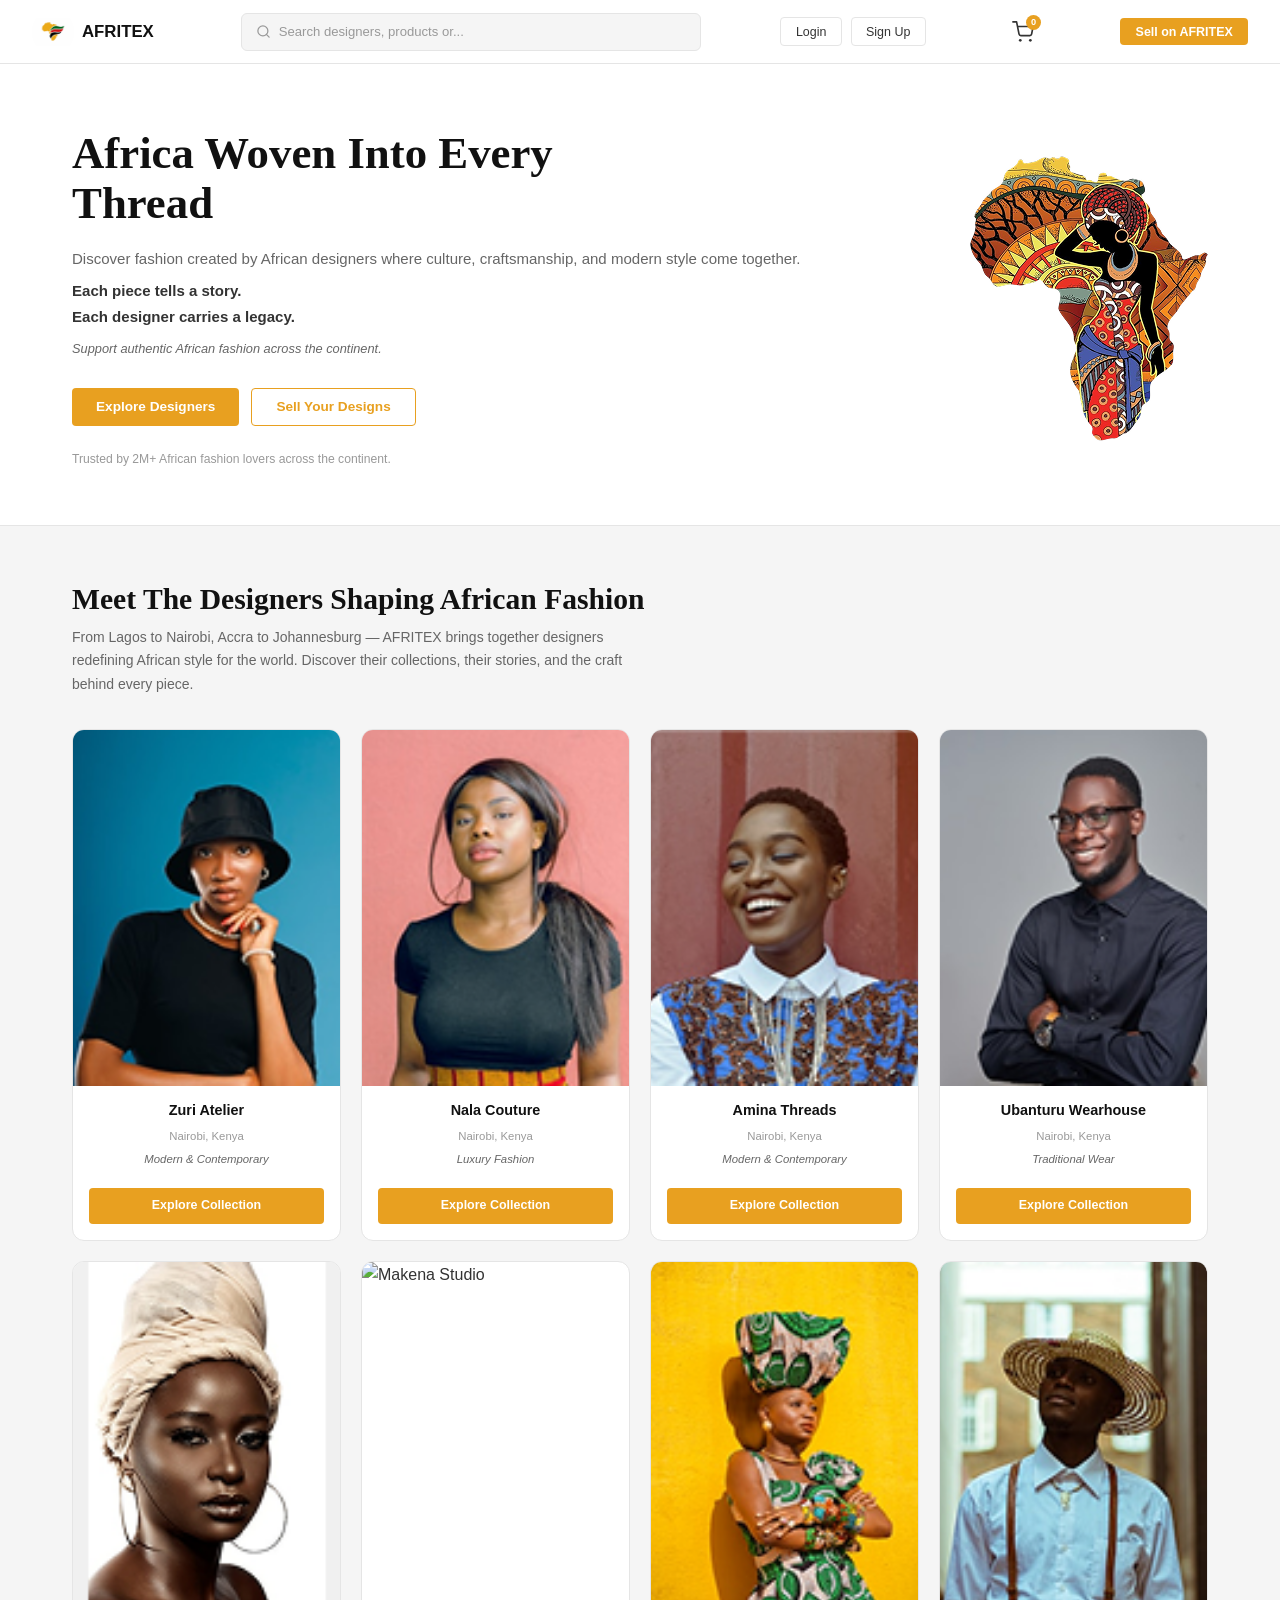
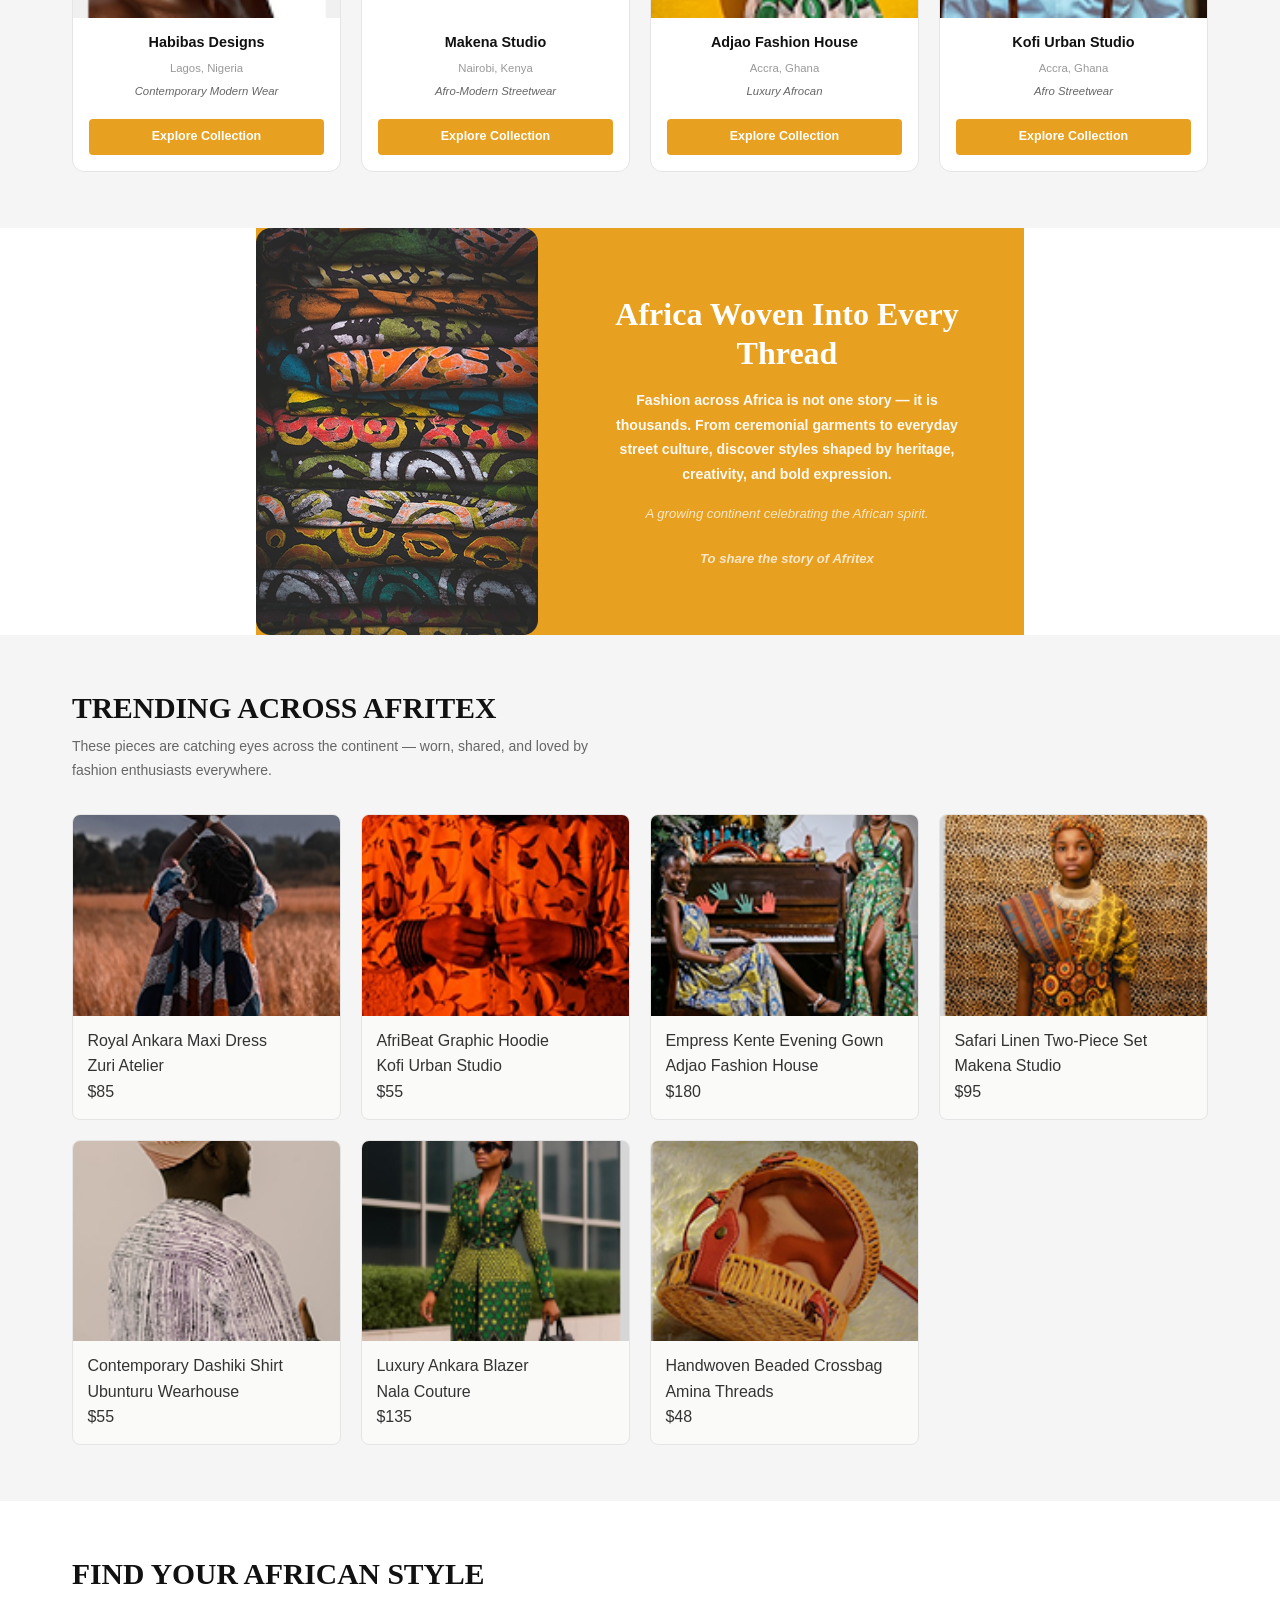
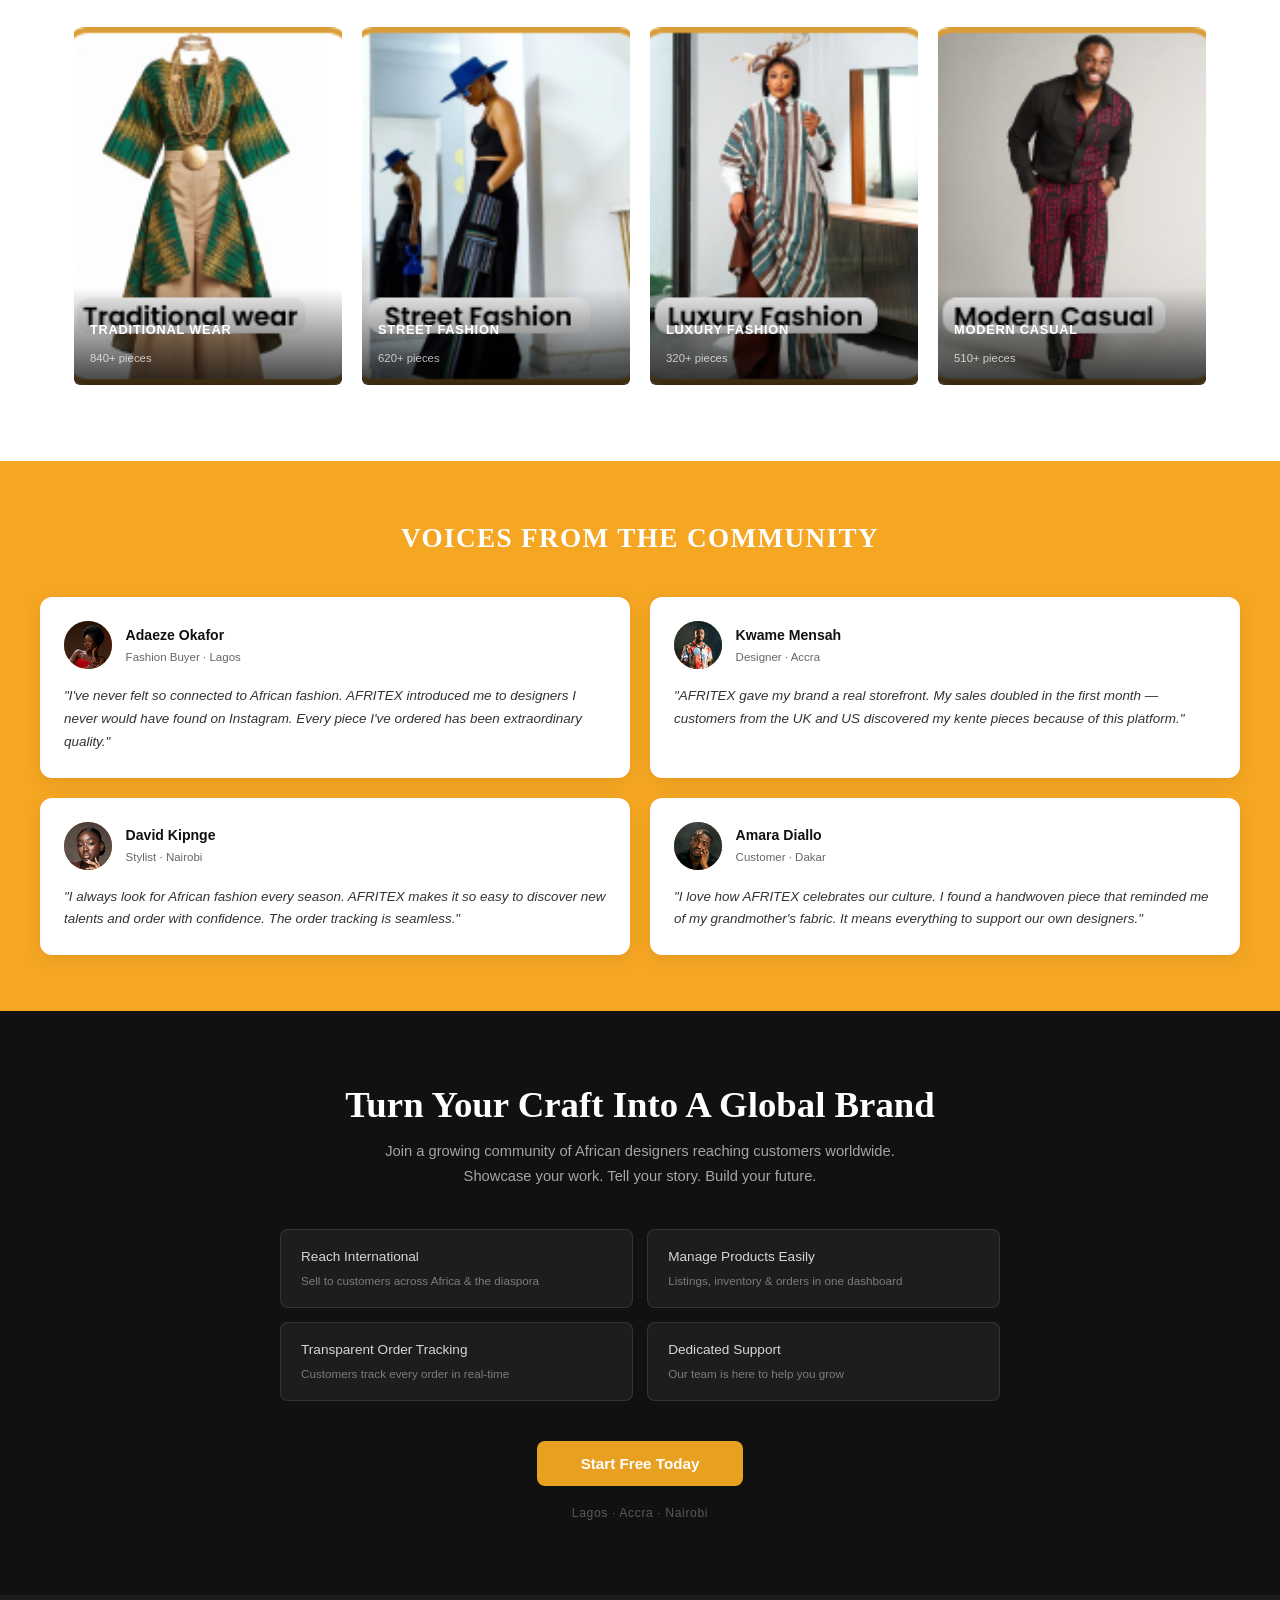
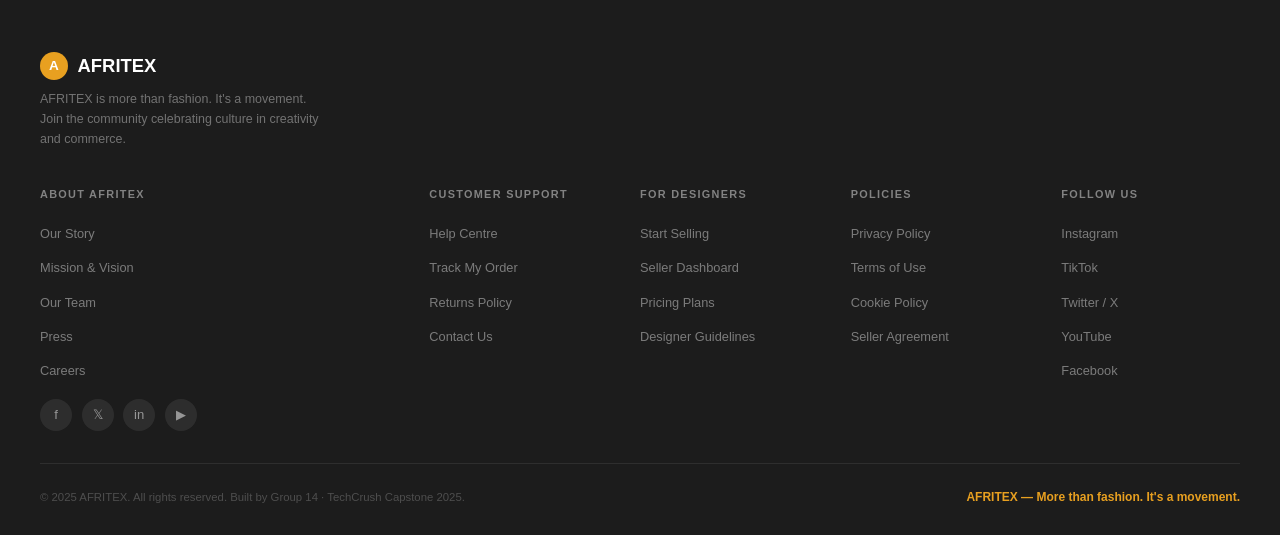
==== commit 2c348ffa: "Initial commit for AFRITEX homepage" ====
--- a/Afrtiex.html
+++ b/Afrtiex.html
@@ -1,589 +1,589 @@
-<!DOCTYPE html>
-<html lang="en">
-<head>
-  <meta charset="UTF-8"/>
-  <meta name="viewport" content="width=device-width, initial-scale=1.0"/>
-  <title>AFRITEX — Africa Woven Into Every Thread</title>
-  <link rel="stylesheet" href="afritex-styles.css"/>
-
-  <style>
-    /* ── CART FIX ── */
-    .topbar-cart {
-      position: relative;
-      display: flex; align-items: center; justify-content: center;
-      width: 36px; height: 36px; cursor: pointer;
-    }
-    .topbar-cart svg { width: 22px; height: 22px; }
-    .cart-badge {
-      position: absolute; top: 1px; right: 0px;
-      width: 15px; height: 15px;
-      background: #E8A020; color: #fff;
-      font-size: .58rem; font-weight: 700; border-radius: 50%;
-      display: flex; align-items: center; justify-content: center;
-      font-family: 'Poppins', sans-serif;
-    }
-
-    /* ── HERO IMAGE ── */
-    .hero-image {
-      width: 210px; height: 210px; border-radius: 50%;
-      overflow: hidden; flex-shrink: 0;
-    }
-    .hero-img-wrap {
-      width: 100%; height: 100%;
-      background: radial-gradient(circle at 60% 35%, #fde8c0 0%, #f5a020 35%, #b86010 65%, #6a2800 100%);
-      display: flex; align-items: flex-end; justify-content: center; overflow: hidden;
-    }
-    .hero-img-wrap svg { width: 78%; height: 88%; }
-
-    /* ── DESIGNER PHOTO CARDS ── */
-    .designer-card-img { width: 100%; aspect-ratio: 1/1; overflow: hidden; }
-    .d-photo {
-      width: 100%; height: 100%;
-      display: flex; align-items: flex-end; justify-content: center; overflow: hidden;
-    }
-    .d-photo svg { width: 70%; height: 88%; }
-    .dp1 { background: linear-gradient(170deg,#e0b090 0%,#a06040 45%,#5a2810 100%); }
-    .dp2 { background: linear-gradient(170deg,#c89870 0%,#886040 45%,#4a2810 100%); }
-    .dp3 { background: linear-gradient(170deg,#e8d0a0 0%,#c09860 45%,#785828 100%); }
-    .dp4 { background: linear-gradient(170deg,#b07850 0%,#784830 45%,#3a1808 100%); }
-    .dp5 { background: linear-gradient(170deg,#c08860 0%,#885040 45%,#502018 100%); }
-    .dp6 { background: linear-gradient(170deg,#d0a878 0%,#a07040 45%,#603018 100%); }
-    .dp7 { background: linear-gradient(170deg,#c08870 0%,#906050 45%,#502818 100%); }
-    .dp8 { background: linear-gradient(170deg,#b89070 0%,#906850 45%,#504030 100%); }
-
-    /* ── PRODUCT PHOTOS ── */
-    .product-card-img { width: 100%; aspect-ratio: 1/1; overflow: hidden; }
-    .p-photo {
-      width: 100%; height: 100%;
-      display: flex; align-items: center; justify-content: center;
-    }
-    .p-photo svg { width: 58%; height: 72%; filter: drop-shadow(0 6px 14px rgba(0,0,0,.28)); }
-    .pp1 { background: linear-gradient(145deg,#f5a030 0%,#c06010 50%,#7a3000 100%); }
-    .pp2 { background: linear-gradient(145deg,#2a5a20 0%,#183a10 55%,#0a1808 100%); }
-    .pp3 { background: linear-gradient(145deg,#4a1060 0%,#2a0838 55%,#180420 100%); }
-    .pp4 { background: linear-gradient(145deg,#c0a020 0%,#806800 55%,#403400 100%); }
-    .pp5 { background: linear-gradient(145deg,#183860 0%,#102040 55%,#081018 100%); }
-    .pp6 { background: linear-gradient(145deg,#8a1010 0%,#501010 55%,#280808 100%); }
-    .pp7 { background: linear-gradient(145deg,#285020 0%,#183810 55%,#0c2008 100%); }
-
-    /* ── STYLE CARDS ── */
-    .style-card { border-radius:8px; overflow:hidden; position:relative; aspect-ratio:3/4; cursor:pointer; }
-    .s-photo {
-      width:100%; height:100%;
-      display:flex; align-items:flex-end; justify-content:center;
-      overflow:hidden; transition: transform .35s ease;
-    }
-    .style-card:hover .s-photo { transform: scale(1.05); }
-    .s-photo svg { width:65%; height:82%; }
-    .sp1 { background: linear-gradient(165deg,#c8a060 10%,#7a4820 55%,#2a1008 100%); }
-    .sp2 { background: linear-gradient(165deg,#6080c0 10%,#304080 55%,#101840 100%); }
-    .sp3 { background: linear-gradient(165deg,#d4a870 10%,#8a5830 55%,#3a2010 100%); }
-    .sp4 { background: linear-gradient(165deg,#b088c0 10%,#6a3880 55%,#2a1040 100%); }
-
-    /* ── FEATURE BANNER IMG ── */
-    .feat-img-box {
-      width:100%; height:100%; min-height:340px;
-      background: linear-gradient(155deg,#1a0a00 0%,#6a2a08 35%,#d08018 65%,#f5b030 85%,#e8c860 100%);
-      display:flex; align-items:flex-end; justify-content:center; overflow:hidden;
-    }
-    .feat-img-box svg { width:52%; height:86%; }
-
-    /* ── TESTIMONIAL AVATARS ── */
-    .testimonial-avatar {
-      width:48px; height:48px; border-radius:50%;
-      overflow:hidden; flex-shrink:0;
-      display:flex; align-items:flex-end; justify-content:center;
-    }
-    .testimonial-avatar svg { width:80%; height:85%; }
-    .tav1 { background: linear-gradient(155deg,#d4906a,#8a4820); }
-    .tav2 { background: linear-gradient(155deg,#a07850,#503818); }
-    .tav3 { background: linear-gradient(155deg,#c8a878,#785838); }
-    .tav4 { background: linear-gradient(155deg,#b07858,#603828); }
-  </style>
-</head>
-<body>
-
-  <!-- ═══════════════════════════════════════════
-       MOBILE NAV OVERLAY
-  ═══════════════════════════════════════════ -->
-  <nav class="mobile-nav" id="mobileNav">
-    <a href="#designers">Designers</a>
-    <a href="#trending">Trending</a>
-    <a href="#styles">Find Your Style</a>
-    <a href="#community">Community</a>
-    <a href="#">Log In / Sign Up</a>
-    <button class="btn-sell">Sell on AFRITEX</button>
-  </nav>
-
-  <!-- ═══════════════════════════════════════════
-       TOPBAR / NAVIGATION
-  ═══════════════════════════════════════════ -->
-  <header class="topbar" id="topbar">
-
-    <a href="#" class="topbar-logo">
-      <img src="Afritex Image Folder\Africa with Kenyan flag integration.png" width="80px" alt="AFRITEX Logo">
-      AFRITEX  <font-size><div class="0.75"></div></font-size>
-
-    </a>
-
-    <div class="topbar-search">
-      <svg width="15" height="15" viewBox="0 0 24 24" fill="none" stroke="#999" stroke-width="2" stroke-linecap="round">
-        <circle cx="11" cy="11" r="8"/>
-        <line x1="21" y1="21" x2="16.65" y2="16.65"/>
-      </svg>
-      <input type="text" placeholder="Search designers, products or..."/>
-    </div>
-
-    <div class="topbar-actions">
-      <button class="btn-login">Login </button>
-      <button class="btn-SignUp">Sign Up </button>
-    </div>
-
-      <!-- SHOPPING CART SVG -->
-      <div class="topbar-cart">
-        <svg viewBox="0 0 24 24" fill="none" xmlns="http://www.w3.org/2000/svg">
-          <path d="M1 1h4l2.68 13.39a2 2 0 0 0 2 1.61h9.72a2 2 0 0 0 2-1.61L23 6H6"
-                stroke="#333" stroke-width="1.8" stroke-linecap="round" stroke-linejoin="round"/>
-          <circle cx="9" cy="21" r="1.5" fill="#333"/>
-          <circle cx="20" cy="21" r="1.5" fill="#333"/>
-        </svg>
-        <span class="cart-badge">0</span>
-      </div>
-
-      <button class="btn-sell">Sell on AFRITEX</button>
-
-      <button class="hamburger-btn" id="hamburgerBtn" onclick="toggleMobileNav()">
-        <span></span><span></span><span></span>
-      </button>
-    </div>
-  </header>
-
-  <!-- ═══════════════════════════════════════════
-       HERO
-  ═══════════════════════════════════════════ -->
-  <section class="hero">
-    <div class="hero-content reveal">
-      <h1 class="hero-title">Africa Woven Into Every<br/>Thread</h1>
-      <p class="hero-subtitle">
-        Discover fashion created by African designers where culture,
-        craftsmanship, and modern style come together.
-        <strong>Each piece tells a story.<br/>Each designer carries a legacy.</strong>
-      </p>
-      <p class="hero-tagline">Support authentic African fashion across the continent.</p>
-      <div class="hero-actions">
-        <button class="btn-explore">Explore Designers</button>
-        <button class="btn-sell-designs">Sell Your Designs</button>
-      </div>
-      <p class="hero-stats">Trusted by 2M+ African fashion lovers across the continent.</p>
-    </div>
-<img src="Afritex Image Folder\Afritex Logo.png" alt="Afritex Image">
-  </section>
-
-  <hr class="divider"/>
-
-  <!-- ═══════════════════════════════════════════
-       DESIGNERS SECTION
-  ═══════════════════════════════════════════ -->
-  <section class="designers-section" id="designers">
-    <div class="section-wrap">
-      <div class="section-header reveal">
-        <h2 class="section-title-lg">Meet The Designers Shaping African Fashion</h2>
-        <p class="section-desc">From Lagos to Nairobi, Accra to Johannesburg — AFRITEX brings together designers redefining African style for the world. Discover their collections, their stories, and the craft behind every piece.</p>
-      </div>
-  <div class="grid-container">
-
-  <div class="card reveal">
-    <img src="Afritex Image Folder/Zuri Atelier Image.png" alt="Zuri Atelier">
-    <div class="designer-card-body">
-      <h3 class="designer-name">Zuri Atelier</h3>
-      <div class="designer-location">Nairobi, Kenya</div>
-      <div class="designer-tag">Modern & Contemporary</div>
-      <a href="#" class="btn-explore-sm">Explore Collection</a>
-    </div>
-  </div>
-
-  <div class="card reveal">
-    <img src="Afritex Image Folder/Nala Couture Image.png" alt="Nala Couture">
-    <div class="designer-card-body">
-      <h3 class="designer-name">Nala Couture</h3>
-      <div class="designer-location">Nairobi, Kenya</div>
-      <div class="designer-tag">Luxury Fashion</div>
-      <a href="#" class="btn-explore-sm">Explore Collection</a>
-    </div>
-  </div>
-<div class="card reveal">
-     <img src="Afritex Image Folder\Amina Threads.png" alt="Amina Threads Image">
-    <div class="designer-card-body">
-      <h3 class="designer-name">Amina Threads</h3>
-      <div class="designer-location">Nairobi, Kenya</div>
-      <div class="designer-tag">Modern & Contemporary</div>
-      <a href="#" class="btn-explore-sm">Explore Collection</a>
-    </div>
-  </div>
-<div class="card reveal">
-  <img src="Afritex Image Folder\Ubanturu Image.png" alt="Ubanturu Image">
-    <div class="designer-card-body">
-      <h3 class="designer-name">Ubanturu Wearhouse</h3>
-      <div class="designer-location">Nairobi, Kenya</div>
-      <div class="designer-tag">Traditional Wear</div>
-      <a href="#" class="btn-explore-sm">Explore Collection</a>
-    </div>
-  </div>
-  <div class="card reveal">
-  <img src="Afritex Image Folder/Habiba image.png" alt="Habibas Designs"/>
-    <div class="designer-card-body">
-      <h3 class="designer-name">Habibas Designs</h3>
-      <div class="designer-location">Lagos, Nigeria</div>
-      <div class="designer-tag">Contemporary Modern Wear</div>
-      <a href="#" class="btn-explore-sm">Explore Collection</a>
-    </div>
-  </div>
-
-        <div class="card reveal">
-          <img src="Afritex Image Folder/Mekana Image.png" alt="Makena Studio"/>
-          <div class="designer-card-body">
-            <div class="designer-name">Makena Studio</div>
-            <div class="designer-location">Nairobi, Kenya</div>
-            <div class="designer-tag">Afro-Modern Streetwear</div>
-            <a href="#" class="btn-explore-sm">Explore Collection</a>
-          </div>
-        </div>
-
-        <div class="card reveal">
-          <img src="Afritex Image Folder/Adjao Image.png" alt="Adjao Fashion House"/>
-          <div class="designer-card-body">
-            <div class="designer-name">Adjao Fashion House</div>
-            <div class="designer-location">Accra, Ghana</div>
-            <div class="designer-tag">Luxury Afrocan</div>
-            <a href="#" class="btn-explore-sm">Explore Collection</a>
-          </div>
-        </div>
-
-        <div class="card">
-          <img src="Afritex Image Folder/Kofi image.png" alt="Kofi Urban Studio"/>
-          <div class="designer-card-body">
-            <div class="designer-name">Kofi Urban Studio</div>
-            <div class="designer-location">Accra, Ghana</div>
-            <div class="designer-tag">Afro Streetwear</div>
-            <a href="#" class="btn-explore-sm">Explore Collection</a>
-          </div>
-        </div>
-    </div>
-  </section>
-
-  <!-- ═══════════════════════════════════════════
-       FEATURE BANNER
-  ═══════════════════════════════════════════ -->
-
-  <section class="feature-banner">
-    
-      <img src="Afritex Image Folder\Fabrics image.png" alt="Fabrics image">
-      </div>
-      <div class="feature-banner-content reveal">
-        <h2 class="feature-banner-title">Africa Woven Into Every<br/>Thread</h2>
-        <p class="feature-banner-desc">Fashion across Africa is not one story — it is thousands. From ceremonial garments to everyday street culture, discover styles shaped by heritage, creativity, and bold expression.</p>
-        <p class="feature-banner-sub">A growing continent celebrating the African spirit.</p>
-        <a href="#" class="btn-banner">To share the story of Afritex</a>
-      </div>
-    </div>
-  </section>
-
-
-  <!-- ═══════════════════════════════════════════
-       TRENDING
-  ═══════════════════════════════════════════ -->
-  <section class="trending-section" id="trending">
-    <div class="section-wrap">
-
-      <div class="section-header reveal">
-        <h2 class="section-title-lg">TRENDING ACROSS AFRITEX</h2>
-        <p class="section-desc">These pieces are catching eyes across the continent — worn, shared, and loved by fashion enthusiasts everywhere.</p>
-      </div>
-
-      <div class="trending-grid-wrap">
-
-        <div class="product-card reveal">
-          <img src="Afritex Image Folder/royal ankara.png" alt="Royal Ankara Maxi Dress"/>
-          <div class="product-card-body">
-            <div class="product-name">Royal Ankara Maxi Dress</div>
-            <div class="product-designer">Zuri Atelier</div>
-            <div class="product-price">$85</div>
-          </div>
-        </div>
-
-        <div class="product-card reveal">
-          <img src="Afritex Image Folder/afrostreet.png" alt="AfriBeat Graphic Hoodie"/>
-          <div class="product-card-body">
-            <div class="product-name">AfriBeat Graphic Hoodie</div>
-            <div class="product-designer">Kofi Urban Studio</div>
-            <div class="product-price">$55</div>
-          </div>
-        </div>
-
-        <div class="product-card reveal">
-          <img src="Afritex Image Folder/empress kente.png" alt="Empress Kente Evening Gown"/>
-          <div class="product-card-body">
-            <div class="product-name">Empress Kente Evening Gown</div>
-            <div class="product-designer">Adjao Fashion House</div>
-            <div class="product-price">$180</div>
-          </div>
-        </div>
-
-        <div class="product-card reveal">
-          <img src="Afritex Image Folder/safari linen.png" alt="Safari Linen Two-Piece Set"/>
-          <div class="product-card-body">
-            <div class="product-name">Safari Linen Two-Piece Set</div>
-            <div class="product-designer">Makena Studio</div>
-            <div class="product-price">$95</div>
-          </div>
-        </div>
-
-        <div class="product-card reveal">
-          <img src="Afritex Image Folder/dansiki shirt.png" alt="Contemporary Dashiki Shirt"/>
-          <div class="product-card-body">
-            <div class="product-name">Contemporary Dashiki Shirt</div>
-            <div class="product-designer">Ubunturu Wearhouse</div>
-            <div class="product-price">$55</div>
-          </div>
-        </div>
-
-        <div class="product-card reveal">
-          <img src="Afritex Image Folder/ankara blazer.png" alt="Luxury Ankara Blazer"/>
-          <div class="product-card-body">
-            <div class="product-name">Luxury Ankara Blazer</div>
-            <div class="product-designer">Nala Couture</div>
-            <div class="product-price">$135</div>
-          </div>
-        </div>
-
-        <div class="product-card reveal">
-          <img src="Afritex Image Folder/handwoven crossbag.png" alt="Handwoven Beaded Crossbag"/>
-          <div class="product-card-body">
-            <div class="product-name">Handwoven Beaded Crossbag</div>
-            <div class="product-designer">Amina Threads</div>
-            <div class="product-price">$48</div>
-          </div>
-        </div>
-
-      </div>
-    </div>
-  </section>
-
- <!-- ═══════════════════════════════════════════
-       FIND YOUR STYLE
-  ═══════════════════════════════════════════ -->
-  <section class="style-section" id="styles">
-    <div class="section-wrap">
-
-      <div class="section-header reveal">
-        <h2 class="section-title-lg">FIND YOUR AFRICAN STYLE</h2>
-      </div>
-
-      <div class="style-grid">
-
-        <div class="style-card reveal">
-          <img src="Afritex Image Folder/traditional wear.png" alt="Traditional Wear"/>
-          <div class="style-card-overlay">
-            <span class="style-card-label">Traditional Wear</span>
-            <span class="style-card-count">840+ pieces</span>
-          </div>
-        </div>
-
-        <div class="style-card reveal">
-          <img src="Afritex Image Folder/street fashion.png" alt="Street Fashion"/>
-          <div class="style-card-overlay">
-            <span class="style-card-label">Street Fashion</span>
-            <span class="style-card-count">620+ pieces</span>
-          </div>
-        </div>
-
-        <div class="style-card reveal">
-          <img src="Afritex Image Folder/luxury fashion.png" alt="Luxury Fashion"/>
-          <div class="style-card-overlay">
-            <span class="style-card-label">Luxury Fashion</span>
-            <span class="style-card-count">320+ pieces</span>
-          </div>
-        </div>
-
-        <div class="style-card reveal">
-          <img src="Afritex Image Folder/modern casual.png" alt="Modern Casual"/>
-          <div class="style-card-overlay">
-            <span class="style-card-label">Modern Casual</span>
-            <span class="style-card-count">510+ pieces</span>
-          </div>
-        </div>
-
-      </div>
-    </div>
-  </section>
-
-<section class="section-break" id="section-break">
-  <div class="stripe-break">
-  <div class="stripe-gold"></div>
-  <div class="stripe-white"></div>
-  <div class="stripe-black"></div>
-</div>
-  </div>
-</section>
-
-
-  <!-- ═══════════════════════════════════════════
-       COMMUNITY TESTIMONIALS
-  ═══════════════════════════════════════════ -->
-  <section class="community-section" id="community">
-    <div class="community-inner">
-      <h2 class="community-title reveal">VOICES FROM THE COMMUNITY</h2>
-      <div class="testimonials-grid">
-
-        <div class="testimonial-card reveal">
-          <div class="testimonial-header">
-            <div class="testimonial-avatar tav1">
-           <img src="Afritex Image Folder\Adaeze Okafor Image.png" alt="Adaeze Okafor Image">
-            </div>
-            <div>
-              <div class="testimonial-name">Adaeze Okafor</div>
-              <div class="testimonial-role">Fashion Buyer · Lagos</div>
-            </div>
-          </div>
-          <p class="testimonial-text">"I've never felt so connected to African fashion. AFRITEX introduced me to designers I never would have found on Instagram. Every piece I've ordered has been extraordinary quality."</p>
-        </div>
-
-        <div class="testimonial-card reveal">
-          <div class="testimonial-header">
-            <div class="testimonial-avatar tav2">
-       <img src="Afritex Image Folder\Amina Threads Image.png" alt="Amina Threads Image">
-            </div>
-            <div>
-              <div class="testimonial-name">Kwame Mensah</div>
-              <div class="testimonial-role">Designer · Accra</div>
-            </div>
-          </div>
-          <p class="testimonial-text">"AFRITEX gave my brand a real storefront. My sales doubled in the first month — customers from the UK and US discovered my kente pieces because of this platform."</p>
-        </div>
-
-        <div class="testimonial-card reveal">
-          <div class="testimonial-header">
-            <div class="testimonial-avatar tav3">
-        <img src="Afritex Image Folder\david Njo Image.png" alt="david Njo Image">
-            </div>
-            <div>
-              <div class="testimonial-name">David Kipnge</div>
-              <div class="testimonial-role">Stylist · Nairobi</div>
-            </div>
-          </div>
-          <p class="testimonial-text">"I always look for African fashion every season. AFRITEX makes it so easy to discover new talents and order with confidence. The order tracking is seamless."</p>
-        </div>
-
-        <div class="testimonial-card reveal">
-          <div class="testimonial-header">
-            <div class="testimonial-avatar tav4">
-        <img src="Afritex Image Folder\Amino Diallo.png" alt="Amara Diallo Image">
-            </div>
-            <div>
-              <div class="testimonial-name">Amara Diallo</div>
-              <div class="testimonial-role">Customer · Dakar</div>
-            </div>
-          </div>
-          <p class="testimonial-text">"I love how AFRITEX celebrates our culture. I found a handwoven piece that reminded me of my grandmother's fabric. It means everything to support our own designers."</p>
-        </div>
-
-      </div>
-    </div>
-  </section>
-
-  <!-- ═══════════════════════════════════════════
-       CTA
-  ═══════════════════════════════════════════ -->
-  <section class="cta-section">
-    <div class="cta-inner">
-      <h2 class="cta-title reveal">Turn Your Craft Into A Global Brand</h2>
-      <p class="cta-subtitle reveal">Join a growing community of African designers reaching customers worldwide.<br/>Showcase your work. Tell your story. Build your future.</p>
-      <div class="cta-features reveal">
-        <div class="cta-feature-item">Reach International<span>Sell to customers across Africa &amp; the diaspora</span></div>
-        <div class="cta-feature-item">Manage Products Easily<span>Listings, inventory &amp; orders in one dashboard</span></div>
-        <div class="cta-feature-item">Transparent Order Tracking<span>Customers track every order in real-time</span></div>
-        <div class="cta-feature-item">Dedicated Support<span>Our team is here to help you grow</span></div>
-      </div>
-      <button class="btn-cta-gold reveal">Start Free Today</button>
-      <p class="cta-tagline reveal">Lagos · Accra · Nairobi</p>
-    </div>
-  </section>
-
-  <!-- ═══════════════════════════════════════════
-       FOOTER
-  ═══════════════════════════════════════════ -->
-  <footer>
-    <div class="footer-inner">
-      <div class="footer-brand-row">
-        <div style="background:#E8A020;width:28px;height:28px;border-radius:50%;display:flex;align-items:center;justify-content:center;color:#fff;font-weight:700;font-size:.85rem;font-family:'Poppins',sans-serif;">A</div>
-        <span class="footer-logo-text">AFRITEX</span>
-      </div>
-      <p class="footer-tagline">AFRITEX is more than fashion. It's a movement.<br/>Join the community celebrating culture in creativity and commerce.</p>
-      <div class="footer-grid">
-        <div class="footer-col">
-          <h4>About AFRITEX</h4>
-          <ul>
-            <li><a href="#">Our Story</a></li>
-            <li><a href="#">Mission &amp; Vision</a></li>
-            <li><a href="#">Our Team</a></li>
-            <li><a href="#">Press</a></li>
-            <li><a href="#">Careers</a></li>
-          </ul>
-          <div class="footer-social">
-            <div class="social-icon">f</div>
-            <div class="social-icon">𝕏</div>
-            <div class="social-icon">in</div>
-            <div class="social-icon">▶</div>
-          </div>
-        </div>
-        <div class="footer-col">
-          <h4>Customer Support</h4>
-          <ul>
-            <li><a href="#">Help Centre</a></li>
-            <li><a href="#">Track My Order</a></li>
-            <li><a href="#">Returns Policy</a></li>
-            <li><a href="#">Contact Us</a></li>
-          </ul>
-        </div>
-        <div class="footer-col">
-          <h4>For Designers</h4>
-          <ul>
-            <li><a href="#">Start Selling</a></li>
-            <li><a href="#">Seller Dashboard</a></li>
-            <li><a href="#">Pricing Plans</a></li>
-            <li><a href="#">Designer Guidelines</a></li>
-          </ul>
-        </div>
-        <div class="footer-col">
-          <h4>Policies</h4>
-          <ul>
-            <li><a href="#">Privacy Policy</a></li>
-            <li><a href="#">Terms of Use</a></li>
-            <li><a href="#">Cookie Policy</a></li>
-            <li><a href="#">Seller Agreement</a></li>
-          </ul>
-        </div>
-        <div class="footer-col">
-          <h4>Follow Us</h4>
-          <ul>
-            <li><a href="#">Instagram</a></li>
-            <li><a href="#">TikTok</a></li>
-            <li><a href="#">Twitter / X</a></li>
-            <li><a href="#">YouTube</a></li>
-            <li><a href="#">Facebook</a></li>
-          </ul>
-        </div>
-      </div>
-      <div class="footer-bottom">
-        <span class="footer-bottom-text">© 2025 AFRITEX. All rights reserved. Built by Group 14 · TechCrush Capstone 2025.</span>
-        <span class="footer-bottom-movement">AFRITEX — More than fashion. It's a movement.</span>
-      </div>
-    </div>
-  </footer>
-
-  <section>
-    <script src="afritex.js"></script>
-
-  
-</body>
+<!DOCTYPE html>
+<html lang="en">
+<head>
+  <meta charset="UTF-8"/>
+  <meta name="viewport" content="width=device-width, initial-scale=1.0"/>
+  <title>AFRITEX — Africa Woven Into Every Thread</title>
+  <link rel="stylesheet" href="afritex-styles.css"/>
+
+  <style>
+    /* ── CART FIX ── */
+    .topbar-cart {
+      position: relative;
+      display: flex; align-items: center; justify-content: center;
+      width: 36px; height: 36px; cursor: pointer;
+    }
+    .topbar-cart svg { width: 22px; height: 22px; }
+    .cart-badge {
+      position: absolute; top: 1px; right: 0px;
+      width: 15px; height: 15px;
+      background: #E8A020; color: #fff;
+      font-size: .58rem; font-weight: 700; border-radius: 50%;
+      display: flex; align-items: center; justify-content: center;
+      font-family: 'Poppins', sans-serif;
+    }
+
+    /* ── HERO IMAGE ── */
+    .hero-image {
+      width: 210px; height: 210px; border-radius: 50%;
+      overflow: hidden; flex-shrink: 0;
+    }
+    .hero-img-wrap {
+      width: 100%; height: 100%;
+      background: radial-gradient(circle at 60% 35%, #fde8c0 0%, #f5a020 35%, #b86010 65%, #6a2800 100%);
+      display: flex; align-items: flex-end; justify-content: center; overflow: hidden;
+    }
+    .hero-img-wrap svg { width: 78%; height: 88%; }
+
+    /* ── DESIGNER PHOTO CARDS ── */
+    .designer-card-img { width: 100%; aspect-ratio: 1/1; overflow: hidden; }
+    .d-photo {
+      width: 100%; height: 100%;
+      display: flex; align-items: flex-end; justify-content: center; overflow: hidden;
+    }
+    .d-photo svg { width: 70%; height: 88%; }
+    .dp1 { background: linear-gradient(170deg,#e0b090 0%,#a06040 45%,#5a2810 100%); }
+    .dp2 { background: linear-gradient(170deg,#c89870 0%,#886040 45%,#4a2810 100%); }
+    .dp3 { background: linear-gradient(170deg,#e8d0a0 0%,#c09860 45%,#785828 100%); }
+    .dp4 { background: linear-gradient(170deg,#b07850 0%,#784830 45%,#3a1808 100%); }
+    .dp5 { background: linear-gradient(170deg,#c08860 0%,#885040 45%,#502018 100%); }
+    .dp6 { background: linear-gradient(170deg,#d0a878 0%,#a07040 45%,#603018 100%); }
+    .dp7 { background: linear-gradient(170deg,#c08870 0%,#906050 45%,#502818 100%); }
+    .dp8 { background: linear-gradient(170deg,#b89070 0%,#906850 45%,#504030 100%); }
+
+    /* ── PRODUCT PHOTOS ── */
+    .product-card-img { width: 100%; aspect-ratio: 1/1; overflow: hidden; }
+    .p-photo {
+      width: 100%; height: 100%;
+      display: flex; align-items: center; justify-content: center;
+    }
+    .p-photo svg { width: 58%; height: 72%; filter: drop-shadow(0 6px 14px rgba(0,0,0,.28)); }
+    .pp1 { background: linear-gradient(145deg,#f5a030 0%,#c06010 50%,#7a3000 100%); }
+    .pp2 { background: linear-gradient(145deg,#2a5a20 0%,#183a10 55%,#0a1808 100%); }
+    .pp3 { background: linear-gradient(145deg,#4a1060 0%,#2a0838 55%,#180420 100%); }
+    .pp4 { background: linear-gradient(145deg,#c0a020 0%,#806800 55%,#403400 100%); }
+    .pp5 { background: linear-gradient(145deg,#183860 0%,#102040 55%,#081018 100%); }
+    .pp6 { background: linear-gradient(145deg,#8a1010 0%,#501010 55%,#280808 100%); }
+    .pp7 { background: linear-gradient(145deg,#285020 0%,#183810 55%,#0c2008 100%); }
+
+    /* ── STYLE CARDS ── */
+    .style-card { border-radius:8px; overflow:hidden; position:relative; aspect-ratio:3/4; cursor:pointer; }
+    .s-photo {
+      width:100%; height:100%;
+      display:flex; align-items:flex-end; justify-content:center;
+      overflow:hidden; transition: transform .35s ease;
+    }
+    .style-card:hover .s-photo { transform: scale(1.05); }
+    .s-photo svg { width:65%; height:82%; }
+    .sp1 { background: linear-gradient(165deg,#c8a060 10%,#7a4820 55%,#2a1008 100%); }
+    .sp2 { background: linear-gradient(165deg,#6080c0 10%,#304080 55%,#101840 100%); }
+    .sp3 { background: linear-gradient(165deg,#d4a870 10%,#8a5830 55%,#3a2010 100%); }
+    .sp4 { background: linear-gradient(165deg,#b088c0 10%,#6a3880 55%,#2a1040 100%); }
+
+    /* ── FEATURE BANNER IMG ── */
+    .feat-img-box {
+      width:100%; height:100%; min-height:340px;
+      background: linear-gradient(155deg,#1a0a00 0%,#6a2a08 35%,#d08018 65%,#f5b030 85%,#e8c860 100%);
+      display:flex; align-items:flex-end; justify-content:center; overflow:hidden;
+    }
+    .feat-img-box svg { width:52%; height:86%; }
+
+    /* ── TESTIMONIAL AVATARS ── */
+    .testimonial-avatar {
+      width:48px; height:48px; border-radius:50%;
+      overflow:hidden; flex-shrink:0;
+      display:flex; align-items:flex-end; justify-content:center;
+    }
+    .testimonial-avatar svg { width:80%; height:85%; }
+    .tav1 { background: linear-gradient(155deg,#d4906a,#8a4820); }
+    .tav2 { background: linear-gradient(155deg,#a07850,#503818); }
+    .tav3 { background: linear-gradient(155deg,#c8a878,#785838); }
+    .tav4 { background: linear-gradient(155deg,#b07858,#603828); }
+  </style>
+</head>
+<body>
+
+  <!-- ═══════════════════════════════════════════
+       MOBILE NAV OVERLAY
+  ═══════════════════════════════════════════ -->
+  <nav class="mobile-nav" id="mobileNav">
+    <a href="#designers">Designers</a>
+    <a href="#trending">Trending</a>
+    <a href="#styles">Find Your Style</a>
+    <a href="#community">Community</a>
+    <a href="#">Log In / Sign Up</a>
+    <button class="btn-sell">Sell on AFRITEX</button>
+  </nav>
+
+  <!-- ═══════════════════════════════════════════
+       TOPBAR / NAVIGATION
+  ═══════════════════════════════════════════ -->
+  <header class="topbar" id="topbar">
+
+    <a href="#" class="topbar-logo">
+      <img src="Afritex Image Folder\Africa with Kenyan flag integration.png" width="80px" alt="AFRITEX Logo">
+      AFRITEX  <font-size><div class="0.75"></div></font-size>
+
+    </a>
+
+    <div class="topbar-search">
+      <svg width="15" height="15" viewBox="0 0 24 24" fill="none" stroke="#999" stroke-width="2" stroke-linecap="round">
+        <circle cx="11" cy="11" r="8"/>
+        <line x1="21" y1="21" x2="16.65" y2="16.65"/>
+      </svg>
+      <input type="text" placeholder="Search designers, products or..."/>
+    </div>
+
+    <div class="topbar-actions">
+      <button class="btn-login">Login </button>
+      <button class="btn-SignUp">Sign Up </button>
+    </div>
+
+      <!-- SHOPPING CART SVG -->
+      <div class="topbar-cart">
+        <svg viewBox="0 0 24 24" fill="none" xmlns="http://www.w3.org/2000/svg">
+          <path d="M1 1h4l2.68 13.39a2 2 0 0 0 2 1.61h9.72a2 2 0 0 0 2-1.61L23 6H6"
+                stroke="#333" stroke-width="1.8" stroke-linecap="round" stroke-linejoin="round"/>
+          <circle cx="9" cy="21" r="1.5" fill="#333"/>
+          <circle cx="20" cy="21" r="1.5" fill="#333"/>
+        </svg>
+        <span class="cart-badge">0</span>
+      </div>
+
+      <button class="btn-sell">Sell on AFRITEX</button>
+
+      <button class="hamburger-btn" id="hamburgerBtn" onclick="toggleMobileNav()">
+        <span></span><span></span><span></span>
+      </button>
+    </div>
+  </header>
+
+  <!-- ═══════════════════════════════════════════
+       HERO
+  ═══════════════════════════════════════════ -->
+  <section class="hero">
+    <div class="hero-content reveal">
+      <h1 class="hero-title">Africa Woven Into Every<br/>Thread</h1>
+      <p class="hero-subtitle">
+        Discover fashion created by African designers where culture,
+        craftsmanship, and modern style come together.
+        <strong>Each piece tells a story.<br/>Each designer carries a legacy.</strong>
+      </p>
+      <p class="hero-tagline">Support authentic African fashion across the continent.</p>
+      <div class="hero-actions">
+        <button class="btn-explore">Explore Designers</button>
+        <button class="btn-sell-designs">Sell Your Designs</button>
+      </div>
+      <p class="hero-stats">Trusted by 2M+ African fashion lovers across the continent.</p>
+    </div>
+<img src="Afritex Image Folder\Afritex Logo.png" alt="Afritex Image">
+  </section>
+
+  <hr class="divider"/>
+
+  <!-- ═══════════════════════════════════════════
+       DESIGNERS SECTION
+  ═══════════════════════════════════════════ -->
+  <section class="designers-section" id="designers">
+    <div class="section-wrap">
+      <div class="section-header reveal">
+        <h2 class="section-title-lg">Meet The Designers Shaping African Fashion</h2>
+        <p class="section-desc">From Lagos to Nairobi, Accra to Johannesburg — AFRITEX brings together designers redefining African style for the world. Discover their collections, their stories, and the craft behind every piece.</p>
+      </div>
+  <div class="grid-container">
+
+  <div class="card reveal">
+    <img src="Afritex Image Folder/Zuri Atelier Image.png" alt="Zuri Atelier">
+    <div class="designer-card-body">
+      <h3 class="designer-name">Zuri Atelier</h3>
+      <div class="designer-location">Nairobi, Kenya</div>
+      <div class="designer-tag">Modern & Contemporary</div>
+      <a href="#" class="btn-explore-sm">Explore Collection</a>
+    </div>
+  </div>
+
+  <div class="card reveal">
+    <img src="Afritex Image Folder/Nala Couture Image.png" alt="Nala Couture">
+    <div class="designer-card-body">
+      <h3 class="designer-name">Nala Couture</h3>
+      <div class="designer-location">Nairobi, Kenya</div>
+      <div class="designer-tag">Luxury Fashion</div>
+      <a href="#" class="btn-explore-sm">Explore Collection</a>
+    </div>
+  </div>
+<div class="card reveal">
+     <img src="Afritex Image Folder\Amina Threads.png" alt="Amina Threads Image">
+    <div class="designer-card-body">
+      <h3 class="designer-name">Amina Threads</h3>
+      <div class="designer-location">Nairobi, Kenya</div>
+      <div class="designer-tag">Modern & Contemporary</div>
+      <a href="#" class="btn-explore-sm">Explore Collection</a>
+    </div>
+  </div>
+<div class="card reveal">
+  <img src="Afritex Image Folder\Ubanturu Image.png" alt="Ubanturu Image">
+    <div class="designer-card-body">
+      <h3 class="designer-name">Ubanturu Wearhouse</h3>
+      <div class="designer-location">Nairobi, Kenya</div>
+      <div class="designer-tag">Traditional Wear</div>
+      <a href="#" class="btn-explore-sm">Explore Collection</a>
+    </div>
+  </div>
+  <div class="card reveal">
+  <img src="Afritex Image Folder/Habiba image.png" alt="Habibas Designs"/>
+    <div class="designer-card-body">
+      <h3 class="designer-name">Habibas Designs</h3>
+      <div class="designer-location">Lagos, Nigeria</div>
+      <div class="designer-tag">Contemporary Modern Wear</div>
+      <a href="#" class="btn-explore-sm">Explore Collection</a>
+    </div>
+  </div>
+
+        <div class="card reveal">
+          <img src="Afritex Image Folder/Mekana Image.png" alt="Makena Studio"/>
+          <div class="designer-card-body">
+            <div class="designer-name">Makena Studio</div>
+            <div class="designer-location">Nairobi, Kenya</div>
+            <div class="designer-tag">Afro-Modern Streetwear</div>
+            <a href="#" class="btn-explore-sm">Explore Collection</a>
+          </div>
+        </div>
+
+        <div class="card reveal">
+          <img src="Afritex Image Folder/Adjao Image.png" alt="Adjao Fashion House"/>
+          <div class="designer-card-body">
+            <div class="designer-name">Adjao Fashion House</div>
+            <div class="designer-location">Accra, Ghana</div>
+            <div class="designer-tag">Luxury Afrocan</div>
+            <a href="#" class="btn-explore-sm">Explore Collection</a>
+          </div>
+        </div>
+
+        <div class="card">
+          <img src="Afritex Image Folder/Kofi image.png" alt="Kofi Urban Studio"/>
+          <div class="designer-card-body">
+            <div class="designer-name">Kofi Urban Studio</div>
+            <div class="designer-location">Accra, Ghana</div>
+            <div class="designer-tag">Afro Streetwear</div>
+            <a href="#" class="btn-explore-sm">Explore Collection</a>
+          </div>
+        </div>
+    </div>
+  </section>
+
+  <!-- ═══════════════════════════════════════════
+       FEATURE BANNER
+  ═══════════════════════════════════════════ -->
+
+  <section class="feature-banner">
+    
+      <img src="Afritex Image Folder\Fabrics image.png" alt="Fabrics image">
+      </div>
+      <div class="feature-banner-content reveal">
+        <h2 class="feature-banner-title">Africa Woven Into Every<br/>Thread</h2>
+        <p class="feature-banner-desc">Fashion across Africa is not one story — it is thousands. From ceremonial garments to everyday street culture, discover styles shaped by heritage, creativity, and bold expression.</p>
+        <p class="feature-banner-sub">A growing continent celebrating the African spirit.</p>
+        <a href="#" class="btn-banner">To share the story of Afritex</a>
+      </div>
+    </div>
+  </section>
+
+
+  <!-- ═══════════════════════════════════════════
+       TRENDING
+  ═══════════════════════════════════════════ -->
+  <section class="trending-section" id="trending">
+    <div class="section-wrap">
+
+      <div class="section-header reveal">
+        <h2 class="section-title-lg">TRENDING ACROSS AFRITEX</h2>
+        <p class="section-desc">These pieces are catching eyes across the continent — worn, shared, and loved by fashion enthusiasts everywhere.</p>
+      </div>
+
+      <div class="trending-grid-wrap">
+
+        <div class="product-card reveal">
+          <img src="Afritex Image Folder/royal ankara.png" alt="Royal Ankara Maxi Dress"/>
+          <div class="product-card-body">
+            <div class="product-name">Royal Ankara Maxi Dress</div>
+            <div class="product-designer">Zuri Atelier</div>
+            <div class="product-price">$85</div>
+          </div>
+        </div>
+
+        <div class="product-card reveal">
+          <img src="Afritex Image Folder/afrostreet.png" alt="AfriBeat Graphic Hoodie"/>
+          <div class="product-card-body">
+            <div class="product-name">AfriBeat Graphic Hoodie</div>
+            <div class="product-designer">Kofi Urban Studio</div>
+            <div class="product-price">$55</div>
+          </div>
+        </div>
+
+        <div class="product-card reveal">
+          <img src="Afritex Image Folder/empress kente.png" alt="Empress Kente Evening Gown"/>
+          <div class="product-card-body">
+            <div class="product-name">Empress Kente Evening Gown</div>
+            <div class="product-designer">Adjao Fashion House</div>
+            <div class="product-price">$180</div>
+          </div>
+        </div>
+
+        <div class="product-card reveal">
+          <img src="Afritex Image Folder/safari linen.png" alt="Safari Linen Two-Piece Set"/>
+          <div class="product-card-body">
+            <div class="product-name">Safari Linen Two-Piece Set</div>
+            <div class="product-designer">Makena Studio</div>
+            <div class="product-price">$95</div>
+          </div>
+        </div>
+
+        <div class="product-card reveal">
+          <img src="Afritex Image Folder/dansiki shirt.png" alt="Contemporary Dashiki Shirt"/>
+          <div class="product-card-body">
+            <div class="product-name">Contemporary Dashiki Shirt</div>
+            <div class="product-designer">Ubunturu Wearhouse</div>
+            <div class="product-price">$55</div>
+          </div>
+        </div>
+
+        <div class="product-card reveal">
+          <img src="Afritex Image Folder/ankara blazer.png" alt="Luxury Ankara Blazer"/>
+          <div class="product-card-body">
+            <div class="product-name">Luxury Ankara Blazer</div>
+            <div class="product-designer">Nala Couture</div>
+            <div class="product-price">$135</div>
+          </div>
+        </div>
+
+        <div class="product-card reveal">
+          <img src="Afritex Image Folder/handwoven crossbag.png" alt="Handwoven Beaded Crossbag"/>
+          <div class="product-card-body">
+            <div class="product-name">Handwoven Beaded Crossbag</div>
+            <div class="product-designer">Amina Threads</div>
+            <div class="product-price">$48</div>
+          </div>
+        </div>
+
+      </div>
+    </div>
+  </section>
+
+ <!-- ═══════════════════════════════════════════
+       FIND YOUR STYLE
+  ═══════════════════════════════════════════ -->
+  <section class="style-section" id="styles">
+    <div class="section-wrap">
+
+      <div class="section-header reveal">
+        <h2 class="section-title-lg">FIND YOUR AFRICAN STYLE</h2>
+      </div>
+
+      <div class="style-grid">
+
+        <div class="style-card reveal">
+          <img src="Afritex Image Folder/traditional wear.png" alt="Traditional Wear"/>
+          <div class="style-card-overlay">
+            <span class="style-card-label">Traditional Wear</span>
+            <span class="style-card-count">840+ pieces</span>
+          </div>
+        </div>
+
+        <div class="style-card reveal">
+          <img src="Afritex Image Folder/street fashion.png" alt="Street Fashion"/>
+          <div class="style-card-overlay">
+            <span class="style-card-label">Street Fashion</span>
+            <span class="style-card-count">620+ pieces</span>
+          </div>
+        </div>
+
+        <div class="style-card reveal">
+          <img src="Afritex Image Folder/luxury fashion.png" alt="Luxury Fashion"/>
+          <div class="style-card-overlay">
+            <span class="style-card-label">Luxury Fashion</span>
+            <span class="style-card-count">320+ pieces</span>
+          </div>
+        </div>
+
+        <div class="style-card reveal">
+          <img src="Afritex Image Folder/modern casual.png" alt="Modern Casual"/>
+          <div class="style-card-overlay">
+            <span class="style-card-label">Modern Casual</span>
+            <span class="style-card-count">510+ pieces</span>
+          </div>
+        </div>
+
+      </div>
+    </div>
+  </section>
+
+<section class="section-break" id="section-break">
+  <div class="stripe-break">
+  <div class="stripe-gold"></div>
+  <div class="stripe-white"></div>
+  <div class="stripe-black"></div>
+</div>
+  </div>
+</section>
+
+
+  <!-- ═══════════════════════════════════════════
+       COMMUNITY TESTIMONIALS
+  ═══════════════════════════════════════════ -->
+  <section class="community-section" id="community">
+    <div class="community-inner">
+      <h2 class="community-title reveal">VOICES FROM THE COMMUNITY</h2>
+      <div class="testimonials-grid">
+
+        <div class="testimonial-card reveal">
+          <div class="testimonial-header">
+            <div class="testimonial-avatar tav1">
+           <img src="Afritex Image Folder\Adaeze Okafor Image.png" alt="Adaeze Okafor Image">
+            </div>
+            <div>
+              <div class="testimonial-name">Adaeze Okafor</div>
+              <div class="testimonial-role">Fashion Buyer · Lagos</div>
+            </div>
+          </div>
+          <p class="testimonial-text">"I've never felt so connected to African fashion. AFRITEX introduced me to designers I never would have found on Instagram. Every piece I've ordered has been extraordinary quality."</p>
+        </div>
+
+        <div class="testimonial-card reveal">
+          <div class="testimonial-header">
+            <div class="testimonial-avatar tav2">
+       <img src="Afritex Image Folder\Amina Threads Image.png" alt="Amina Threads Image">
+            </div>
+            <div>
+              <div class="testimonial-name">Kwame Mensah</div>
+              <div class="testimonial-role">Designer · Accra</div>
+            </div>
+          </div>
+          <p class="testimonial-text">"AFRITEX gave my brand a real storefront. My sales doubled in the first month — customers from the UK and US discovered my kente pieces because of this platform."</p>
+        </div>
+
+        <div class="testimonial-card reveal">
+          <div class="testimonial-header">
+            <div class="testimonial-avatar tav3">
+        <img src="Afritex Image Folder\david Njo Image.png" alt="david Njo Image">
+            </div>
+            <div>
+              <div class="testimonial-name">David Kipnge</div>
+              <div class="testimonial-role">Stylist · Nairobi</div>
+            </div>
+          </div>
+          <p class="testimonial-text">"I always look for African fashion every season. AFRITEX makes it so easy to discover new talents and order with confidence. The order tracking is seamless."</p>
+        </div>
+
+        <div class="testimonial-card reveal">
+          <div class="testimonial-header">
+            <div class="testimonial-avatar tav4">
+        <img src="Afritex Image Folder\Amino Diallo.png" alt="Amara Diallo Image">
+            </div>
+            <div>
+              <div class="testimonial-name">Amara Diallo</div>
+              <div class="testimonial-role">Customer · Dakar</div>
+            </div>
+          </div>
+          <p class="testimonial-text">"I love how AFRITEX celebrates our culture. I found a handwoven piece that reminded me of my grandmother's fabric. It means everything to support our own designers."</p>
+        </div>
+
+      </div>
+    </div>
+  </section>
+
+  <!-- ═══════════════════════════════════════════
+       CTA
+  ═══════════════════════════════════════════ -->
+  <section class="cta-section">
+    <div class="cta-inner">
+      <h2 class="cta-title reveal">Turn Your Craft Into A Global Brand</h2>
+      <p class="cta-subtitle reveal">Join a growing community of African designers reaching customers worldwide.<br/>Showcase your work. Tell your story. Build your future.</p>
+      <div class="cta-features reveal">
+        <div class="cta-feature-item">Reach International<span>Sell to customers across Africa &amp; the diaspora</span></div>
+        <div class="cta-feature-item">Manage Products Easily<span>Listings, inventory &amp; orders in one dashboard</span></div>
+        <div class="cta-feature-item">Transparent Order Tracking<span>Customers track every order in real-time</span></div>
+        <div class="cta-feature-item">Dedicated Support<span>Our team is here to help you grow</span></div>
+      </div>
+      <button class="btn-cta-gold reveal">Start Free Today</button>
+      <p class="cta-tagline reveal">Lagos · Accra · Nairobi</p>
+    </div>
+  </section>
+
+  <!-- ═══════════════════════════════════════════
+       FOOTER
+  ═══════════════════════════════════════════ -->
+  <footer>
+    <div class="footer-inner">
+      <div class="footer-brand-row">
+        <div style="background:#E8A020;width:28px;height:28px;border-radius:50%;display:flex;align-items:center;justify-content:center;color:#fff;font-weight:700;font-size:.85rem;font-family:'Poppins',sans-serif;">A</div>
+        <span class="footer-logo-text">AFRITEX</span>
+      </div>
+      <p class="footer-tagline">AFRITEX is more than fashion. It's a movement.<br/>Join the community celebrating culture in creativity and commerce.</p>
+      <div class="footer-grid">
+        <div class="footer-col">
+          <h4>About AFRITEX</h4>
+          <ul>
+            <li><a href="#">Our Story</a></li>
+            <li><a href="#">Mission &amp; Vision</a></li>
+            <li><a href="#">Our Team</a></li>
+            <li><a href="#">Press</a></li>
+            <li><a href="#">Careers</a></li>
+          </ul>
+          <div class="footer-social">
+            <div class="social-icon">f</div>
+            <div class="social-icon">𝕏</div>
+            <div class="social-icon">in</div>
+            <div class="social-icon">▶</div>
+          </div>
+        </div>
+        <div class="footer-col">
+          <h4>Customer Support</h4>
+          <ul>
+            <li><a href="#">Help Centre</a></li>
+            <li><a href="#">Track My Order</a></li>
+            <li><a href="#">Returns Policy</a></li>
+            <li><a href="#">Contact Us</a></li>
+          </ul>
+        </div>
+        <div class="footer-col">
+          <h4>For Designers</h4>
+          <ul>
+            <li><a href="#">Start Selling</a></li>
+            <li><a href="#">Seller Dashboard</a></li>
+            <li><a href="#">Pricing Plans</a></li>
+            <li><a href="#">Designer Guidelines</a></li>
+          </ul>
+        </div>
+        <div class="footer-col">
+          <h4>Policies</h4>
+          <ul>
+            <li><a href="#">Privacy Policy</a></li>
+            <li><a href="#">Terms of Use</a></li>
+            <li><a href="#">Cookie Policy</a></li>
+            <li><a href="#">Seller Agreement</a></li>
+          </ul>
+        </div>
+        <div class="footer-col">
+          <h4>Follow Us</h4>
+          <ul>
+            <li><a href="#">Instagram</a></li>
+            <li><a href="#">TikTok</a></li>
+            <li><a href="#">Twitter / X</a></li>
+            <li><a href="#">YouTube</a></li>
+            <li><a href="#">Facebook</a></li>
+          </ul>
+        </div>
+      </div>
+      <div class="footer-bottom">
+        <span class="footer-bottom-text">© 2025 AFRITEX. All rights reserved. Built by Group 14 · TechCrush Capstone 2025.</span>
+        <span class="footer-bottom-movement">AFRITEX — More than fashion. It's a movement.</span>
+      </div>
+    </div>
+  </footer>
+
+  <section>
+    <script src="afritex.js"></script>
+
+  
+</body>
 </html>
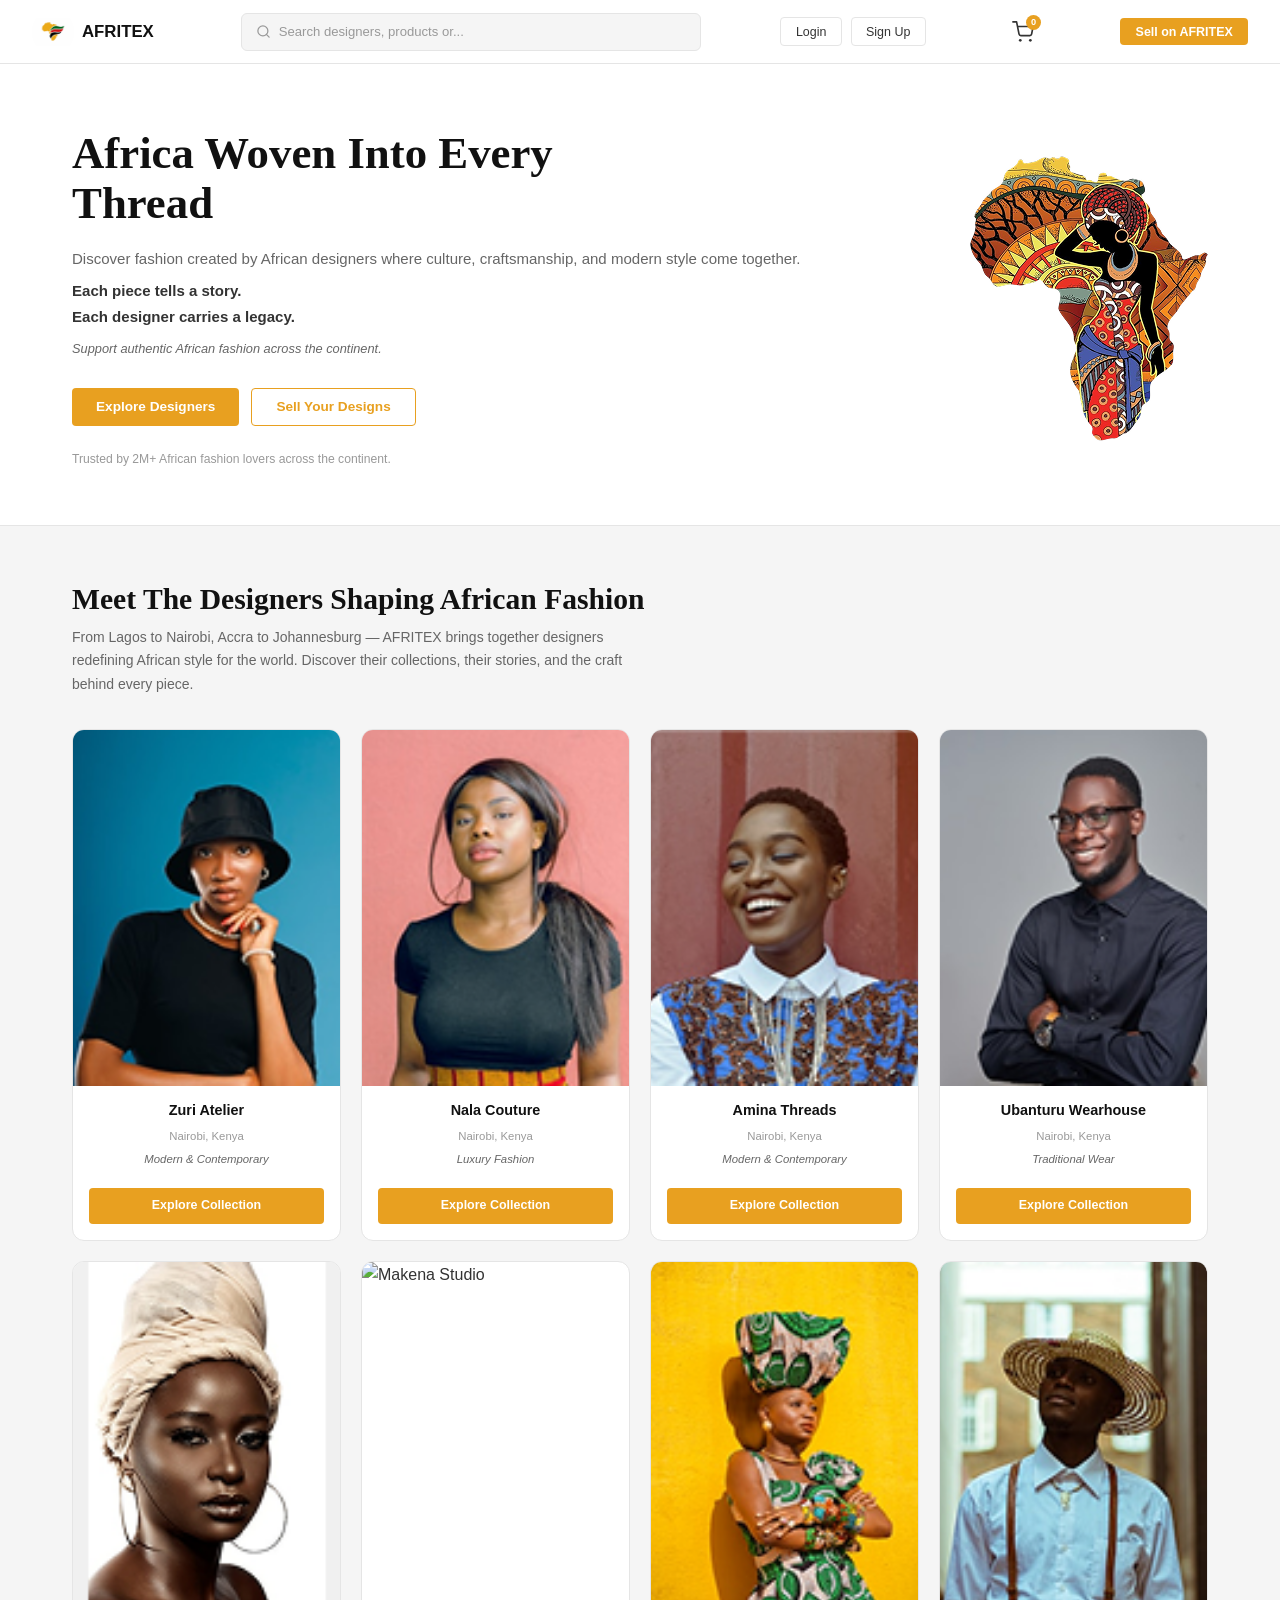
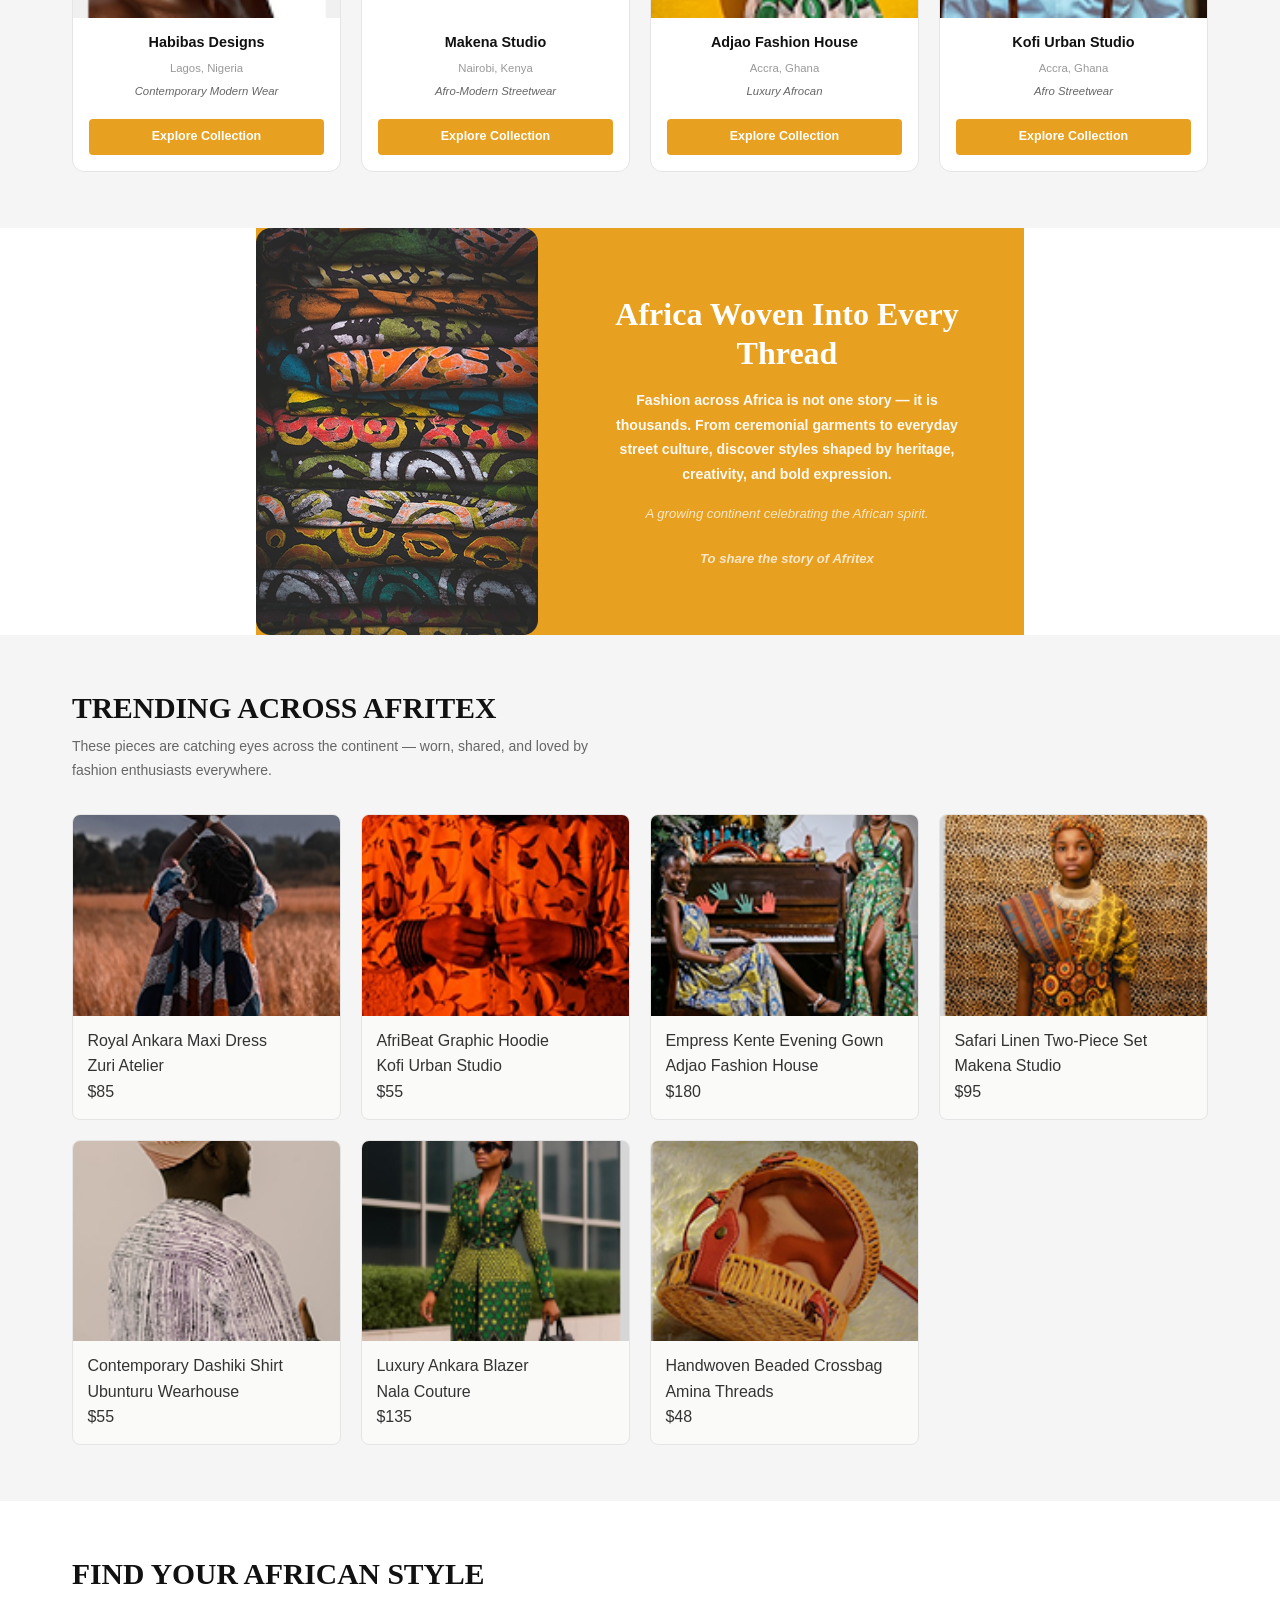
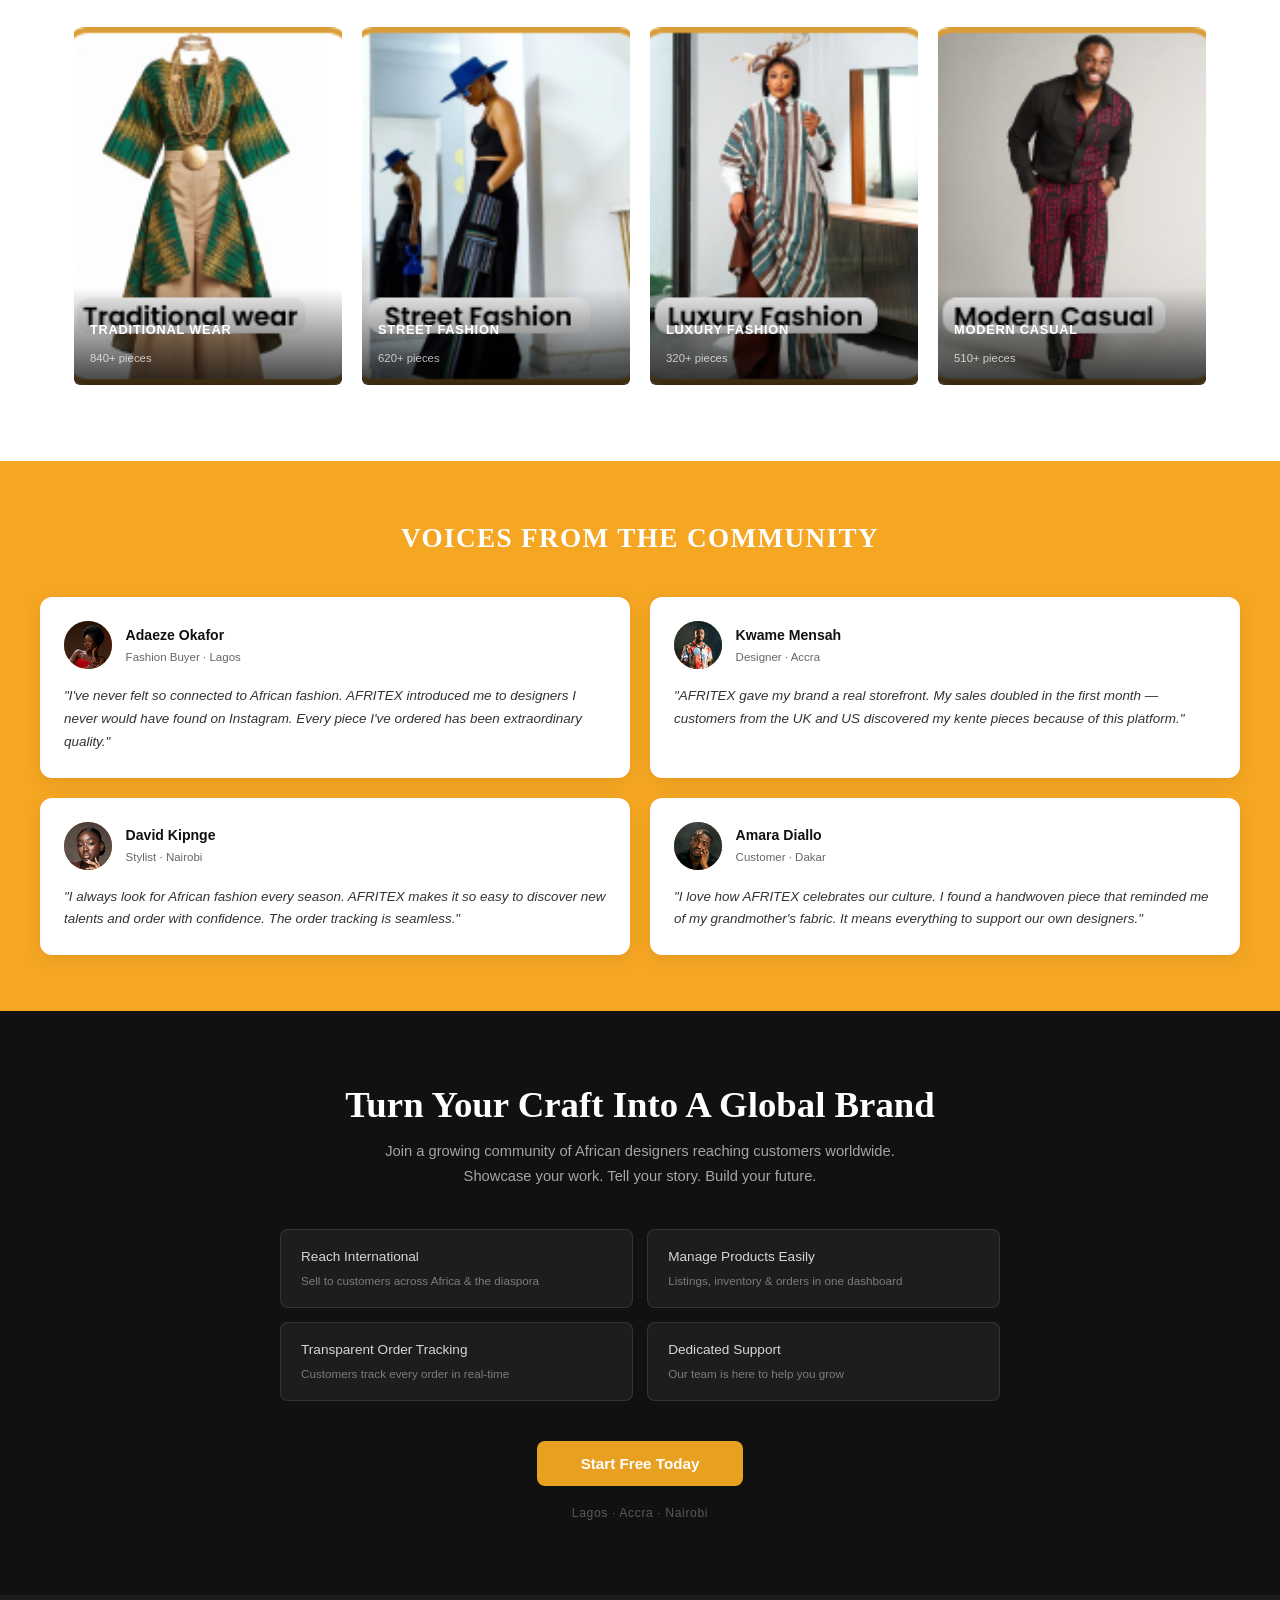
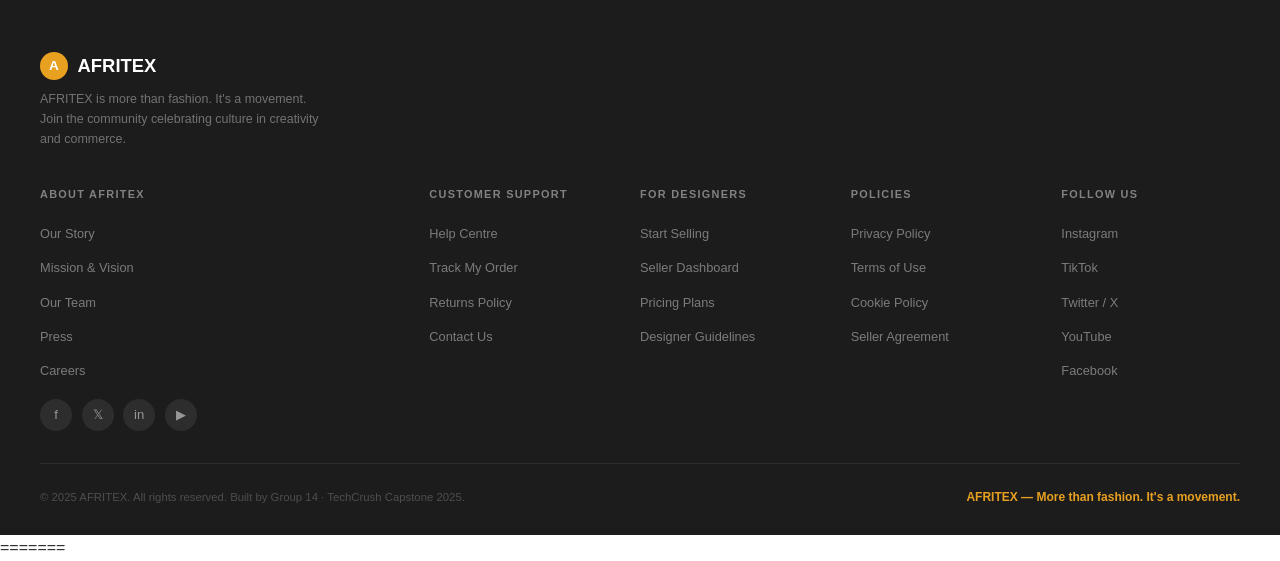
==== commit 14c3d152: "Initial commit for AFRITEX homepage" ====
--- a/Afrtiex.html
+++ b/Afrtiex.html
@@ -586,4 +586,4 @@
 
   
 </body>
-</html>+=======
